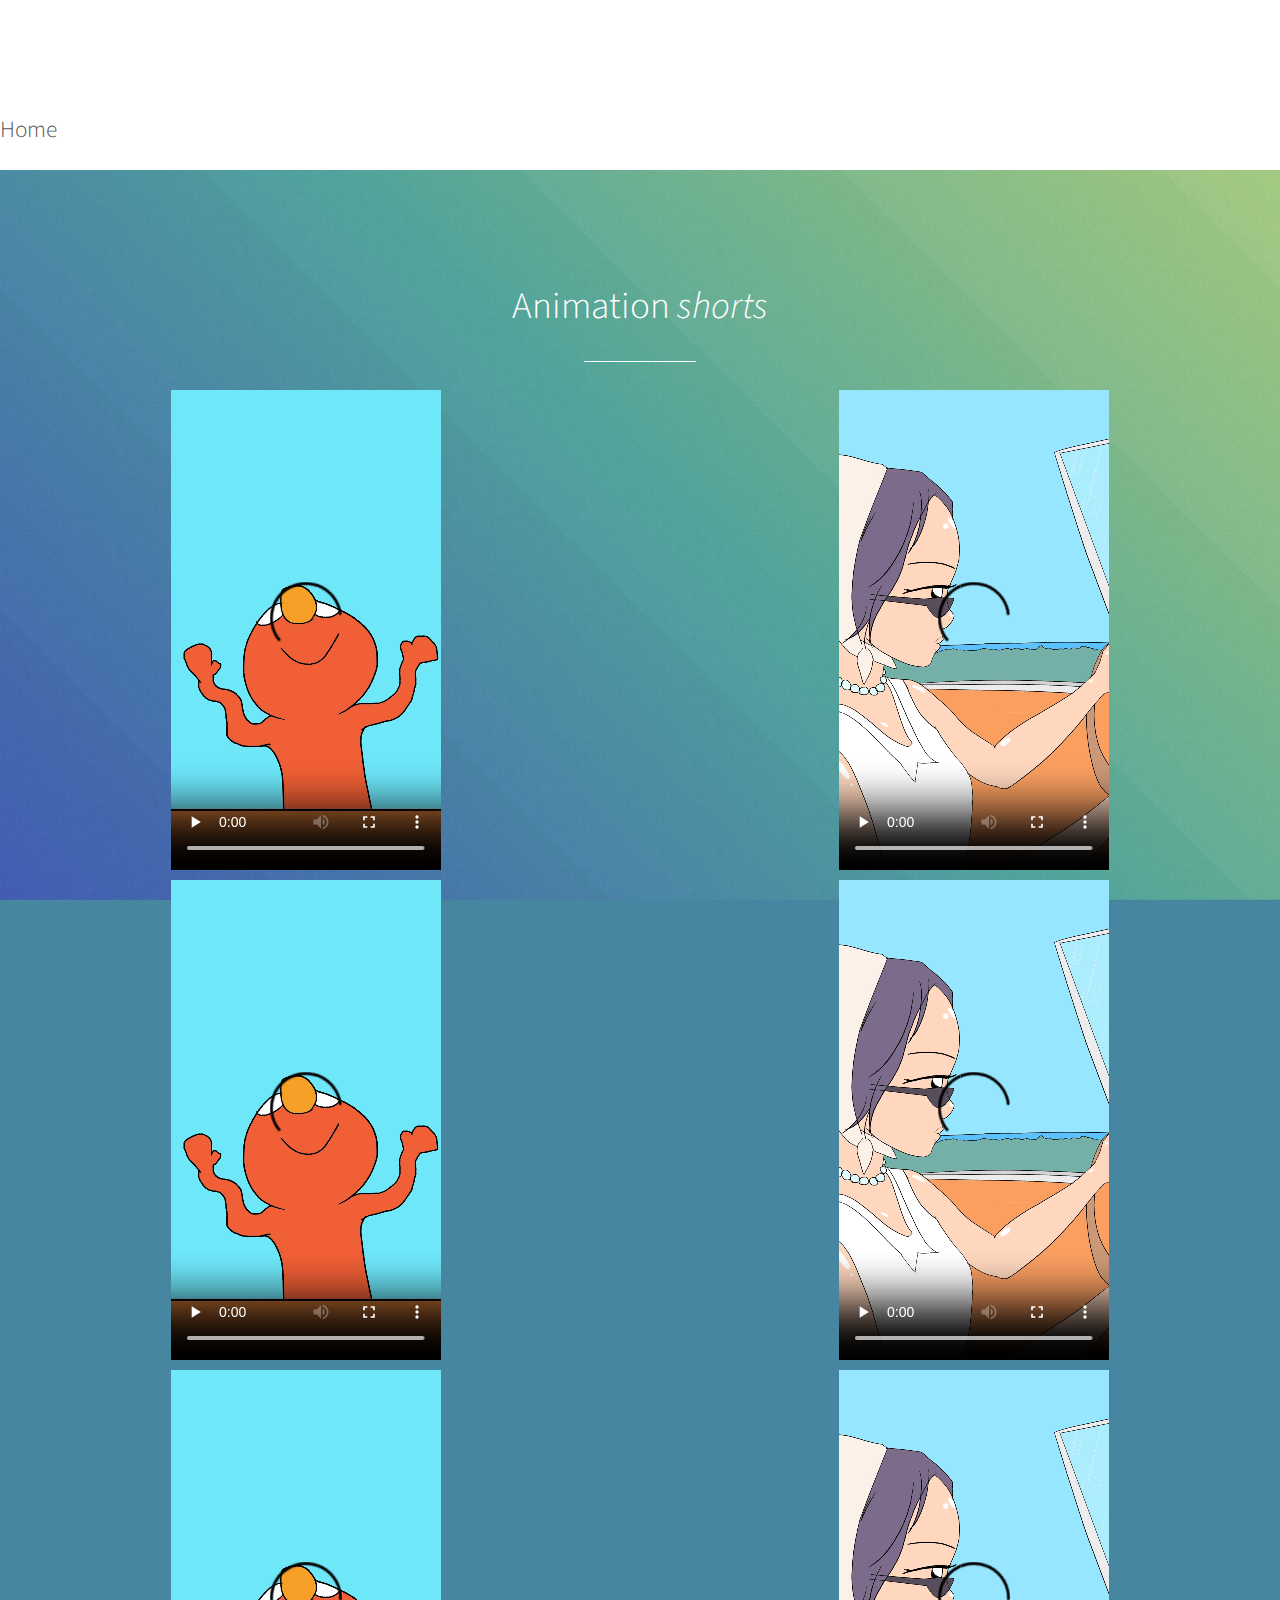
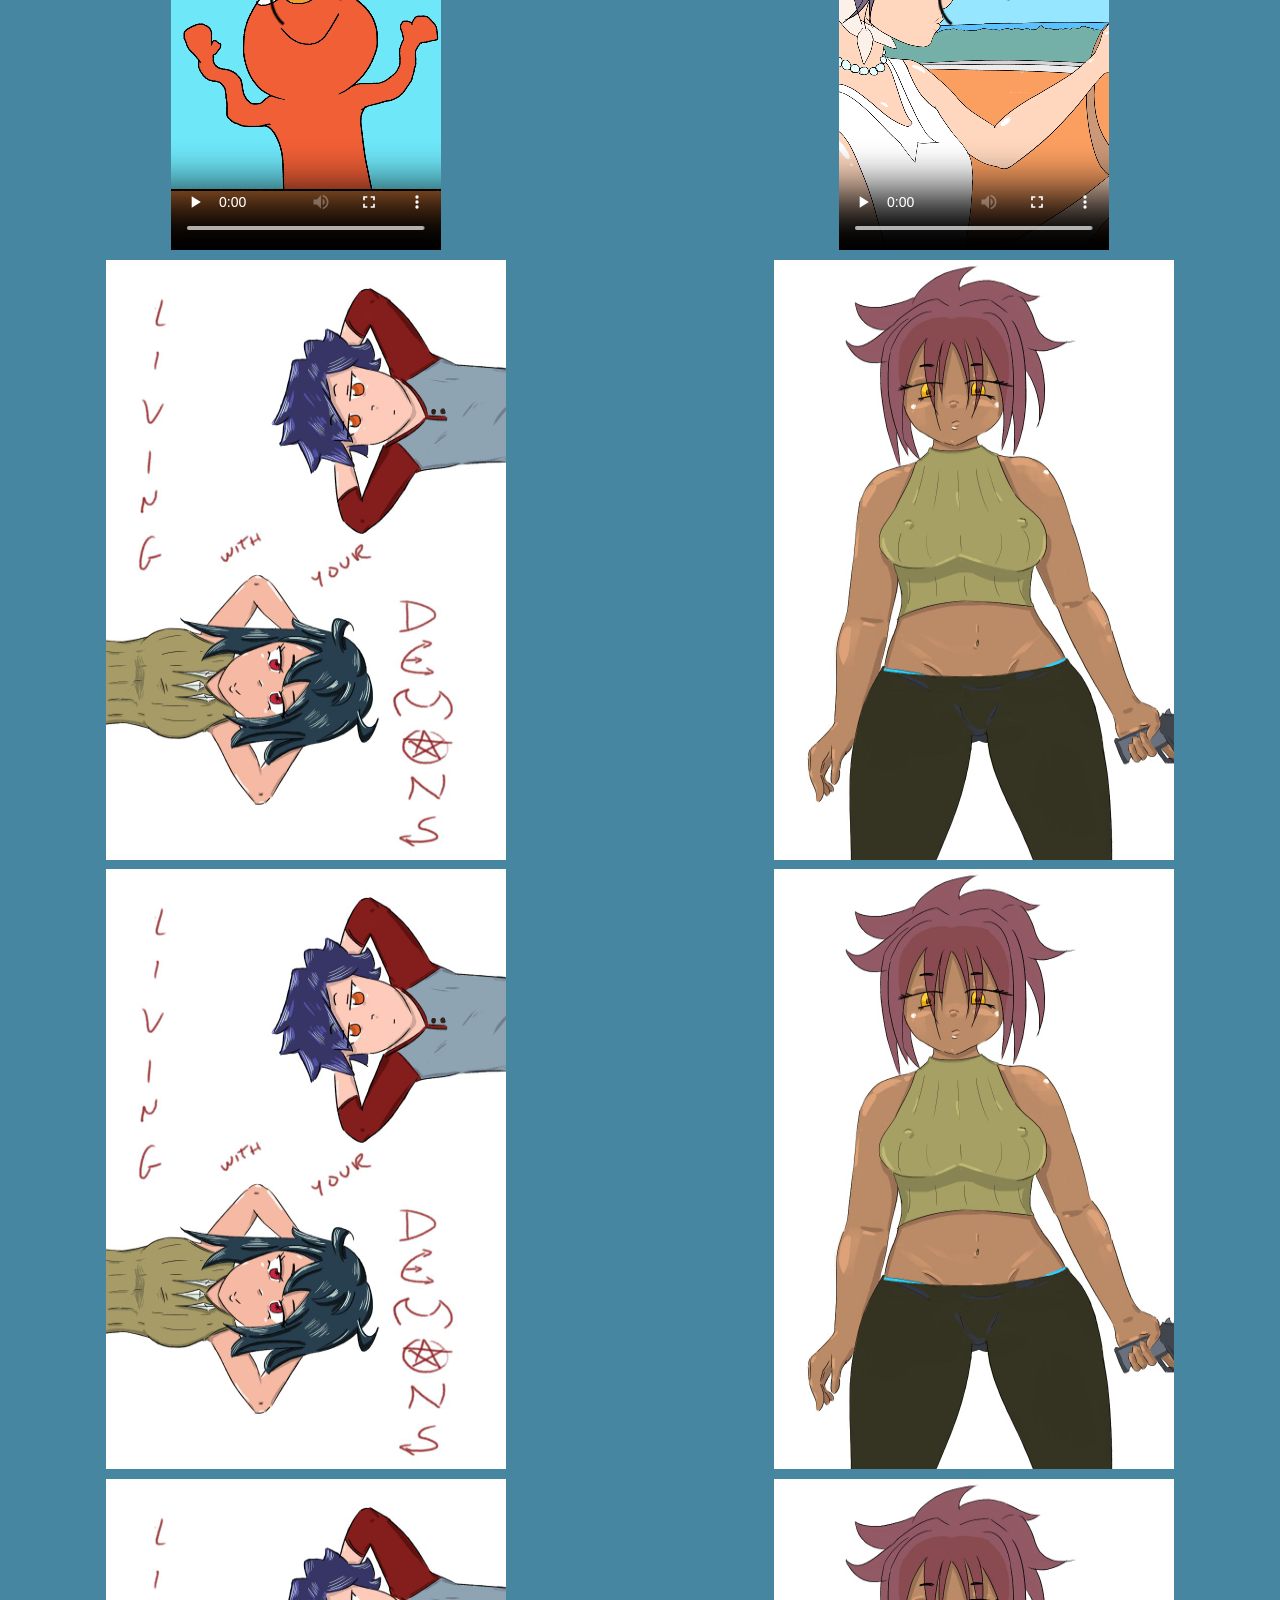
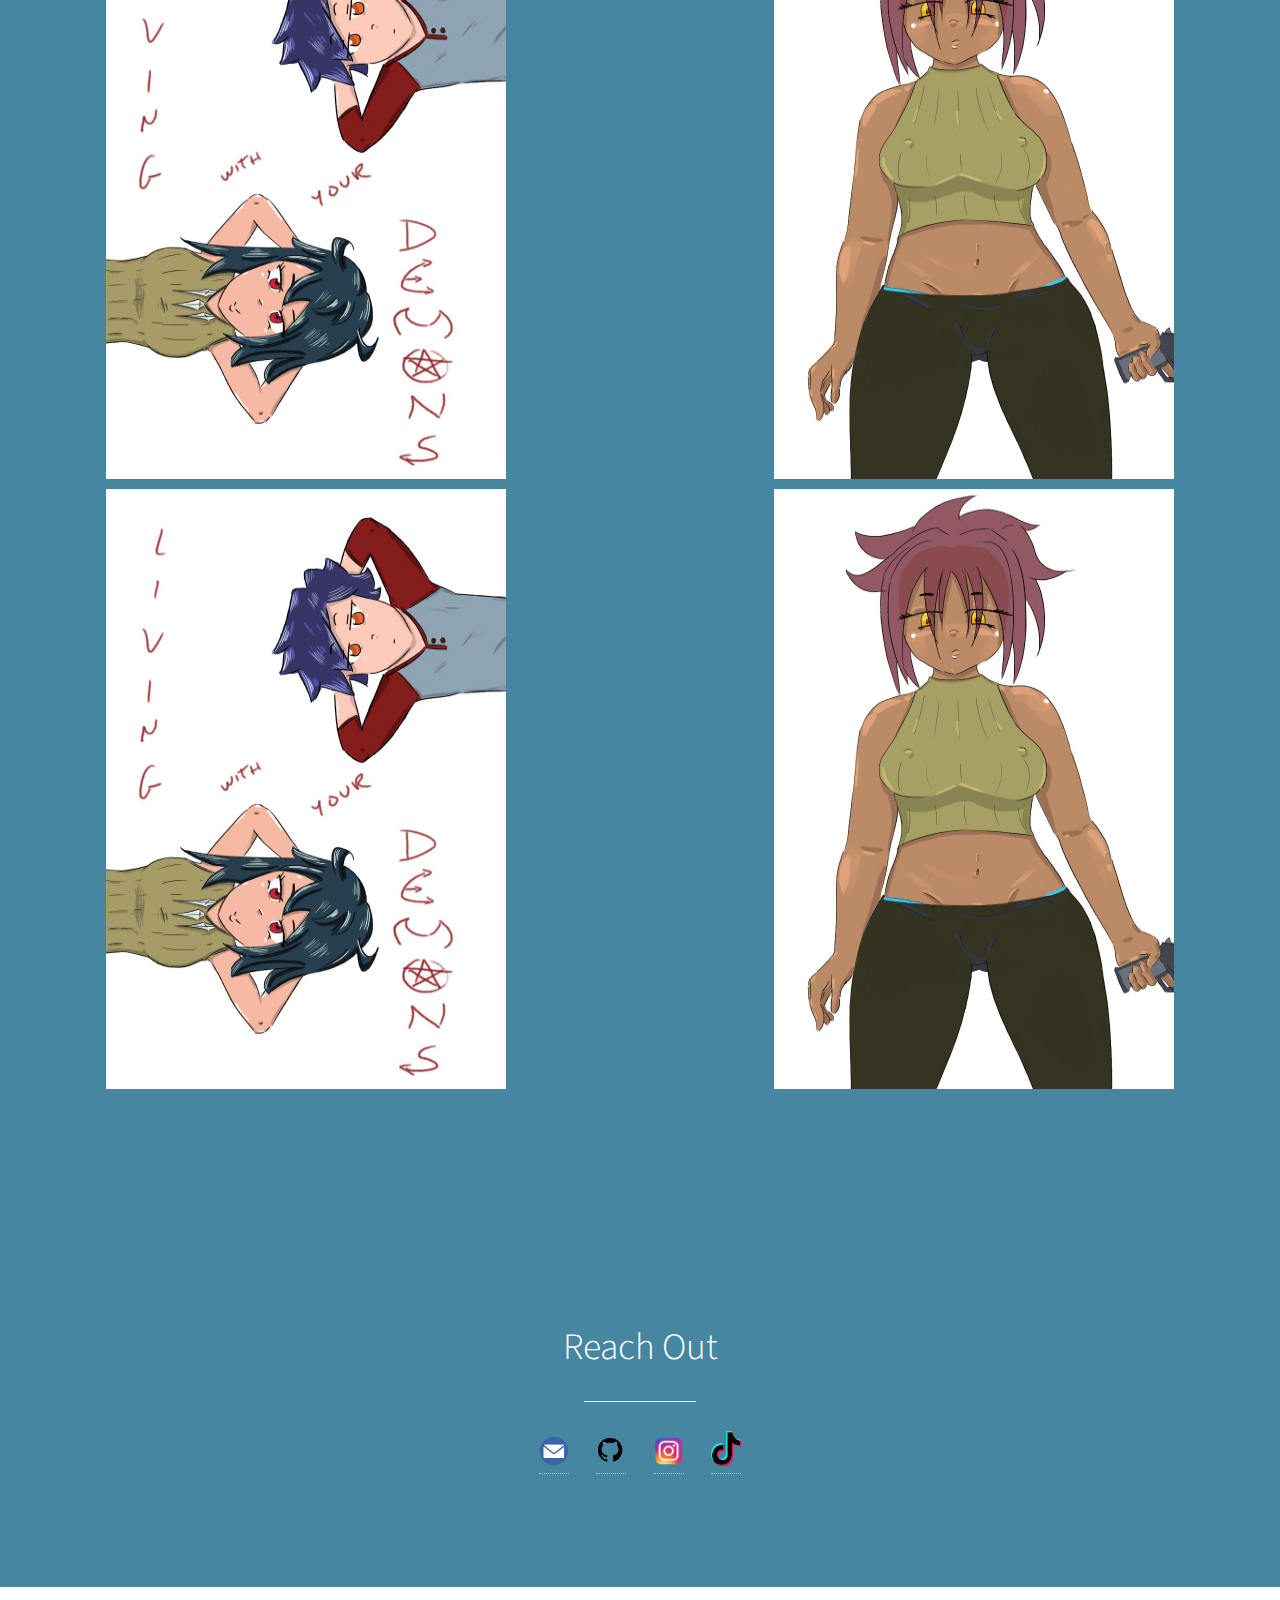
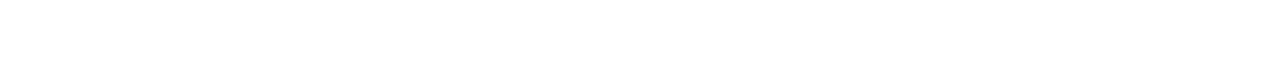
==== anishorts.html @ c4eb5c22 "Add files via upload" ====
<!DOCTYPE HTML>
<!--
	Photon by HTML5 UP
	html5up.net | @ajlkn
	Free for personal and commercial use under the CCA 3.0 license (html5up.net/license)
-->
<html>
	<head>
		<title>YuriLeftOut</title>
		<meta charset="utf-8" />
		<meta name="viewport" content="width=device-width, initial-scale=1, user-scalable=no" />
		<link rel="stylesheet" href="assets/css/main.css" />
		<noscript><link rel="stylesheet" href="assets/css/noscript.css" /></noscript>
	</head>
    <a href="index.html"><h4>Home</h4></a>
	<body class="main style1">
        <section id="footer" class="">
			

            <header class="major">
                <h2>Animation <i>shorts</i></h2>
                
            </header>

        <!-- an extra row 2.5 -->
					<div class="row gtr-150">
						<div class="col-6 col-12-medium">
							<video width="270" height="480" autoplay controls loop>
								<source src="tt-ABCDEFu-Elmo2-withTag.mp4" type="video/mp4">
								Your browser does not support the video tag.
							</video>
						</div>
                        <div class="col-6 col-12-medium">
							<video width="270" height="480" autoplay controls loop>
								<source src="OR-DejaVu-ani2-lighting.mp4" type="video/mp4">
								Your browser does not support the video tag.
							</video>
						</div>
                       
					</div>

                    <!-- an extra row 2.5 -->
					<div class="row gtr-150">
						<div class="col-6 col-12-medium">
							<video width="270" height="480" autoplay controls loop>
								<source src="tt-ABCDEFu-Elmo2-withTag.mp4" type="video/mp4">
								Your browser does not support the video tag.
							</video>
						</div>
                        <div class="col-6 col-12-medium">
							<video width="270" height="480" autoplay controls loop>
								<source src="OR-DejaVu-ani2-lighting.mp4" type="video/mp4">
								Your browser does not support the video tag.
							</video>
						</div>
                       
					</div>

                    <!-- an extra row 2.5 -->
					<div class="row gtr-150">
						<div class="col-6 col-12-medium">
							<video width="270" height="480" autoplay controls loop>
								<source src="tt-ABCDEFu-Elmo2-withTag.mp4" type="video/mp4">
								Your browser does not support the video tag.
							</video>
						</div>
                        <div class="col-6 col-12-medium">
							<video width="270" height="480" autoplay controls loop>
								<source src="OR-DejaVu-ani2-lighting.mp4" type="video/mp4">
								Your browser does not support the video tag.
							</video>
						</div>
                       
					</div>


        <!-- panels -->
        <div class="row gtr-150">
                
            <div class="col-6 col-12-medium">
                <img src="LwYD-titleCardMain2.jpg" position="center-align" width="400" height="600" alt="Comic Panel">
                
            </div>
            
            <div class="col-6 col-12-medium">
                <img src="FH-angelsSister-standingOver-POV-re4.jpg" position="center-align" width="400" height="600" alt="Comic Panel">
            
            </div>

        
        </div>

        <!-- panels -->
        <div class="row gtr-150">
                
            <div class="col-6 col-12-medium">
                <img src="LwYD-titleCardMain2.jpg" position="center-align" width="400" height="600" alt="Comic Panel">
                
            </div>
            
            <div class="col-6 col-12-medium">
                <img src="FH-angelsSister-standingOver-POV-re4.jpg" position="center-align" width="400" height="600" alt="Comic Panel">
            
            </div>

        
        </div>

        <!-- panels -->
        <div class="row gtr-150">
                
            <div class="col-6 col-12-medium">
                <img src="LwYD-titleCardMain2.jpg" position="center-align" width="400" height="600" alt="Comic Panel">
                
            </div>
            
            <div class="col-6 col-12-medium">
                <img src="FH-angelsSister-standingOver-POV-re4.jpg" position="center-align" width="400" height="600" alt="Comic Panel">
            
            </div>

        
        </div>

        <!-- panels -->
        <div class="row gtr-150">
                
            <div class="col-6 col-12-medium">
                <img src="LwYD-titleCardMain2.jpg" position="center-align" width="400" height="600" alt="Comic Panel">
                
            </div>
            
            <div class="col-6 col-12-medium">
                <img src="FH-angelsSister-standingOver-POV-re4.jpg" position="center-align" width="400" height="600" alt="Comic Panel">
            
            </div>

        
        </div>
    </section>


    <!-- Four -->
			<section id="footer" class="main style2 special">
				<div class="container">
					<header class="major">
						<h2>Reach Out</h2>
					</header>
										<!-- Icon links -->
										<ul class="icons">
                                            
                                            <li><a href="mailto:yuriyurisan@protonmail.com?subject= New Inquiry"><img src="emailLogo.png" width="30px" length="30px" alt="Email"></a></li>
											<li><a href="https://github.com/yurileftout"><img src="githubLogo.png" width="30px" length="30px" alt="Github"></a></li>
                                            <!--
                                            <li><a href="https://webtoon.com/yurileftout"><img src="WebtoonLogo.png" width="30px" length="30px" alt="Webtoon"></a></li>
                                            <li><a href="https://youtube.com/yurileftout"><img src="YTLogo.png" width="30px" length="30px" alt="Youtube"></a></li>
											-->
                                            <!--
                                            <li><a href="https://lezhin.com/yurileftout"><img src="LezhinLogo.png" width="30px" length="30px" alt="Lezhin"></a></li>
                                            -->
                                            <li><a href="https://instagram.com/yurileftout"><img src="instaLogo.png" width="30px" length="30px" alt="Instagram"></a></li>
											<li><a href="https://tiktok.com/yurileftout"><img src="TTLogo.png" width="30px" length="30px" alt="TikTok"></a></li>
											
										</ul>
                </div>
            </section>                           

                                        <!-- Scripts -->
			<script src="assets/js/jquery.min.js"></script>
			<script src="assets/js/jquery.scrolly.min.js"></script>
			<script src="assets/js/browser.min.js"></script>
			<script src="assets/js/breakpoints.min.js"></script>
			<script src="assets/js/util.js"></script>
			<script src="assets/js/main.js"></script>
    </body>
    
</html>
---- assets/css/main.css ----
@import url("fontawesome-all.min.css");
@import url("https://fonts.googleapis.com/css?family=Source+Sans+Pro:300,300italic,400,400italic");

/*
	Photon by HTML5 UP
	html5up.net | @ajlkn
	Free for personal and commercial use under the CCA 3.0 license (html5up.net/license)
*/

html, body, div, span, applet, object,
iframe, h1, h2, h3, h4, h5, h6, p, blockquote,
pre, a, abbr, acronym, address, big, cite,
code, del, dfn, em, img, ins, kbd, q, s, samp,
small, strike, strong, sub, sup, tt, var, b,
u, i, center, dl, dt, dd, ol, ul, li, fieldset,
form, label, legend, table, caption, tbody,
tfoot, thead, tr, th, td, article, aside,
canvas, details, embed, figure, figcaption,
footer, header, hgroup, menu, nav, output, ruby,
section, summary, time, mark, audio, video {
	margin: 0;
	padding: 0;
	border: 0;
	font-size: 100%;
	font: inherit;
	vertical-align: baseline;}

article, aside, details, figcaption, figure,
footer, header, hgroup, menu, nav, section {
	display: block;}

body {
	line-height: 1;
}

ol, ul {
	list-style: none;
}

blockquote, q {
	quotes: none;
}

	blockquote:before, blockquote:after, q:before, q:after {
		content: '';
		content: none;
	}

table {
	border-collapse: collapse;
	border-spacing: 0;
}

body {
	-webkit-text-size-adjust: none;
}

mark {
	background-color: transparent;
	color: inherit;
}

input::-moz-focus-inner {
	border: 0;
	padding: 0;
}

input, select, textarea {
	-moz-appearance: none;
	-webkit-appearance: none;
	-ms-appearance: none;
	appearance: none;
}

/* Basic */

	html {
		box-sizing: border-box;
	}

	*, *:before, *:after {
		box-sizing: inherit;
	}

	body {
		background: #fff;
	}

		body.is-preload *, body.is-preload *:before, body.is-preload *:after {
			-moz-animation: none !important;
			-webkit-animation: none !important;
			-ms-animation: none !important;
			animation: none !important;
			-moz-transition: none !important;
			-webkit-transition: none !important;
			-ms-transition: none !important;
			transition: none !important;
		}

	body, input, select, textarea {
		color: #666;
		font-family: "Source Sans Pro", Helvetica, sans-serif;
		font-size: 16pt;
		font-weight: 300;
		line-height: 1.65em;
	}

	a {
		-moz-transition: color 0.2s ease-in-out, border-color 0.2s ease-in-out;
		-webkit-transition: color 0.2s ease-in-out, border-color 0.2s ease-in-out;
		-ms-transition: color 0.2s ease-in-out, border-color 0.2s ease-in-out;
		transition: color 0.2s ease-in-out, border-color 0.2s ease-in-out;
		border-bottom: dotted 1px #666;
		color: inherit;
		text-decoration: none;
	}

		a:hover {
			border-bottom-color: transparent !important;
			color: #6bd4c8;
		}

	strong, b {
		color: #555;
		font-weight: 400;
	}

	em, i {
		font-style: italic;
	}

	p {
		margin: 0 0 2em 0;
	}

	h1, h2, h3, h4, h5, h6 {
		color: #555;
		line-height: 1em;
		margin: 0 0 1em 0;
	}

		h1 a, h2 a, h3 a, h4 a, h5 a, h6 a {
			color: inherit;
			text-decoration: none;
		}

	h1 {
		font-size: 4.25em;
		line-height: 1.35em;
	}

	h2 {
		font-size: 2em;
		line-height: 1.35em;
	}

	h3 {
		font-size: 2.35em;
		line-height: 1.5em;
	}

	h4 {
		font-size: 1.25em;
		line-height: 1.5em;
	}

	h5 {
		font-size: 0.9em;
		line-height: 1.5em;
	}

	h6 {
		font-size: 0.7em;
		line-height: 1.5em;
	}

	sub {
		font-size: 0.8em;
		position: relative;
		top: 0.5em;
	}

	sup {
		font-size: 0.8em;
		position: relative;
		top: -0.5em;
	}

	hr {
		border: 0;
		border-bottom: solid 1px rgba(144, 144, 144, 0.5);
		margin: 2em 0;
	}

		hr.major {
			margin: 3em 0;
		}

	blockquote {
		border-left: solid 4px rgba(144, 144, 144, 0.5);
		font-style: italic;
		margin: 0 0 2em 0;
		padding: 0.5em 0 0.5em 2em;
	}

	code {
		background: rgba(144, 144, 144, 0.075);
		border-radius: 4px;
		border: solid 1px rgba(144, 144, 144, 0.5);
		font-family: "Courier New", monospace;
		font-size: 0.9em;
		margin: 0 0.25em;
		padding: 0.25em 0.65em;
	}

	pre {
		-webkit-overflow-scrolling: touch;
		font-family: "Courier New", monospace;
		font-size: 0.9em;
		margin: 0 0 2em 0;
	}

		pre code {
			display: block;
			line-height: 1.75em;
			padding: 1em 1.5em;
			overflow-x: auto;
		}

	.align-left {
		text-align: left;
	}

	.align-center {
		text-align: center;
	}

	.align-right {
		text-align: right;
	}

/* Container */

	.container {
		margin: 0 auto;
		max-width: calc(100% - 4em);
		width: 60em;
	}

		.container.xsmall {
			width: 15em;
		}

		.container.small {
			width: 30em;
		}

		.container.medium {
			width: 45em;
		}

		.container.large {
			width: 75em;
		}

		.container.xlarge {
			width: 90em;
		}

		.container.max {
			width: 100%;
		}

		@media screen and (max-width: 980px) {

			.container {
				max-width: 100% !important;
				width: 100% !important;
			}

		}

		@media screen and (max-width: 480px) {

			.container {
				max-width: calc(100% - 3em);
			}

		}

/* Row */

	.row {
		display: flex;
		flex-wrap: wrap;
		box-sizing: border-box;
		align-items: stretch;
	}

		.row > * {
			box-sizing: border-box;
		}

		.row.gtr-uniform > * > :last-child {
			margin-bottom: 0;
		}

		.row.aln-left {
			justify-content: flex-start;
		}

		.row.aln-center {
			justify-content: center;
		}

		.row.aln-right {
			justify-content: flex-end;
		}

		.row.aln-top {
			align-items: flex-start;
		}

		.row.aln-middle {
			align-items: center;
		}

		.row.aln-bottom {
			align-items: flex-end;
		}

		.row > .imp {
			order: -1;
		}

		.row > .col-1 {
			width: 8.33333%;
		}

		.row > .off-1 {
			margin-left: 8.33333%;
		}

		.row > .col-2 {
			width: 16.66667%;
		}

		.row > .off-2 {
			margin-left: 16.66667%;
		}

		.row > .col-3 {
			width: 25%;
		}

		.row > .off-3 {
			margin-left: 25%;
		}

		.row > .col-4 {
			width: 33.33333%;
		}

		.row > .off-4 {
			margin-left: 33.33333%;
		}

		.row > .col-5 {
			width: 41.66667%;
		}

		.row > .off-5 {
			margin-left: 41.66667%;
		}

		.row > .col-6 {
			width: 50%;
		}

		.row > .off-6 {
			margin-left: 50%;
		}

		.row > .col-7 {
			width: 58.33333%;
		}

		.row > .off-7 {
			margin-left: 58.33333%;
		}

		.row > .col-8 {
			width: 66.66667%;
		}

		.row > .off-8 {
			margin-left: 66.66667%;
		}

		.row > .col-9 {
			width: 75%;
		}

		.row > .off-9 {
			margin-left: 75%;
		}

		.row > .col-10 {
			width: 83.33333%;
		}

		.row > .off-10 {
			margin-left: 83.33333%;
		}

		.row > .col-11 {
			width: 91.66667%;
		}

		.row > .off-11 {
			margin-left: 91.66667%;
		}

		.row > .col-12 {
			width: 100%;
		}

		.row > .off-12 {
			margin-left: 100%;
		}

		.row.gtr-0 {
			margin-top: 0;
			margin-left: 0em;
		}

			.row.gtr-0 > * {
				padding: 0 0 0 0em;
			}

			.row.gtr-0.gtr-uniform {
				margin-top: 0em;
			}

				.row.gtr-0.gtr-uniform > * {
					padding-top: 0em;
				}

		.row.gtr-25 {
			margin-top: 0;
			margin-left: -0.5em;
		}

			.row.gtr-25 > * {
				padding: 0 0 0 0.5em;
			}

			.row.gtr-25.gtr-uniform {
				margin-top: -0.5em;
			}

				.row.gtr-25.gtr-uniform > * {
					padding-top: 0.5em;
				}

		.row.gtr-50 {
			margin-top: 0;
			margin-left: -1em;
		}

			.row.gtr-50 > * {
				padding: 0 0 0 1em;
			}

			.row.gtr-50.gtr-uniform {
				margin-top: -1em;
			}

				.row.gtr-50.gtr-uniform > * {
					padding-top: 1em;
				}

		.row {
			margin-top: 0;
			margin-left: -2em;
		}

			.row > * {
				padding: 0 0 0 2em;
			}

			.row.gtr-uniform {
				margin-top: -2em;
			}

				.row.gtr-uniform > * {
					padding-top: 2em;
				}

		.row.gtr-150 {
			margin-top: 0;
			margin-left: -3em;
		}

			.row.gtr-150 > * {
				padding: 0 0 0 3em;
			}

			.row.gtr-150.gtr-uniform {
				margin-top: -3em;
			}

				.row.gtr-150.gtr-uniform > * {
					padding-top: 3em;
				}

		.row.gtr-200 {
			margin-top: 0;
			margin-left: -4em;
		}

			.row.gtr-200 > * {
				padding: 0 0 0 4em;
			}

			.row.gtr-200.gtr-uniform {
				margin-top: -4em;
			}

				.row.gtr-200.gtr-uniform > * {
					padding-top: 4em;
				}

		@media screen and (max-width: 1680px) {

			.row {
				display: flex;
				flex-wrap: wrap;
				box-sizing: border-box;
				align-items: stretch;
			}

				.row > * {
					box-sizing: border-box;
				}

				.row.gtr-uniform > * > :last-child {
					margin-bottom: 0;
				}

				.row.aln-left {
					justify-content: flex-start;
				}

				.row.aln-center {
					justify-content: center;
				}

				.row.aln-right {
					justify-content: flex-end;
				}

				.row.aln-top {
					align-items: flex-start;
				}

				.row.aln-middle {
					align-items: center;
				}

				.row.aln-bottom {
					align-items: flex-end;
				}

				.row > .imp-xlarge {
					order: -1;
				}

				.row > .col-1-xlarge {
					width: 8.33333%;
				}

				.row > .off-1-xlarge {
					margin-left: 8.33333%;
				}

				.row > .col-2-xlarge {
					width: 16.66667%;
				}

				.row > .off-2-xlarge {
					margin-left: 16.66667%;
				}

				.row > .col-3-xlarge {
					width: 25%;
				}

				.row > .off-3-xlarge {
					margin-left: 25%;
				}

				.row > .col-4-xlarge {
					width: 33.33333%;
				}

				.row > .off-4-xlarge {
					margin-left: 33.33333%;
				}

				.row > .col-5-xlarge {
					width: 41.66667%;
				}

				.row > .off-5-xlarge {
					margin-left: 41.66667%;
				}

				.row > .col-6-xlarge {
					width: 50%;
				}

				.row > .off-6-xlarge {
					margin-left: 50%;
				}

				.row > .col-7-xlarge {
					width: 58.33333%;
				}

				.row > .off-7-xlarge {
					margin-left: 58.33333%;
				}

				.row > .col-8-xlarge {
					width: 66.66667%;
				}

				.row > .off-8-xlarge {
					margin-left: 66.66667%;
				}

				.row > .col-9-xlarge {
					width: 75%;
				}

				.row > .off-9-xlarge {
					margin-left: 75%;
				}

				.row > .col-10-xlarge {
					width: 83.33333%;
				}

				.row > .off-10-xlarge {
					margin-left: 83.33333%;
				}

				.row > .col-11-xlarge {
					width: 91.66667%;
				}

				.row > .off-11-xlarge {
					margin-left: 91.66667%;
				}

				.row > .col-12-xlarge {
					width: 100%;
				}

				.row > .off-12-xlarge {
					margin-left: 100%;
				}

				.row.gtr-0 {
					margin-top: 0;
					margin-left: 0em;
				}

					.row.gtr-0 > * {
						padding: 0 0 0 0em;
					}

					.row.gtr-0.gtr-uniform {
						margin-top: 0em;
					}

						.row.gtr-0.gtr-uniform > * {
							padding-top: 0em;
						}

				.row.gtr-25 {
					margin-top: 0;
					margin-left: -0.5em;
				}

					.row.gtr-25 > * {
						padding: 0 0 0 0.5em;
					}

					.row.gtr-25.gtr-uniform {
						margin-top: -0.5em;
					}

						.row.gtr-25.gtr-uniform > * {
							padding-top: 0.5em;
						}

				.row.gtr-50 {
					margin-top: 0;
					margin-left: -1em;
				}

					.row.gtr-50 > * {
						padding: 0 0 0 1em;
					}

					.row.gtr-50.gtr-uniform {
						margin-top: -1em;
					}

						.row.gtr-50.gtr-uniform > * {
							padding-top: 1em;
						}

				.row {
					margin-top: 0;
					margin-left: -2em;
				}

					.row > * {
						padding: 0 0 0 2em;
					}

					.row.gtr-uniform {
						margin-top: -2em;
					}

						.row.gtr-uniform > * {
							padding-top: 2em;
						}

				.row.gtr-150 {
					margin-top: 0;
					margin-left: -3em;
				}

					.row.gtr-150 > * {
						padding: 0 0 0 3em;
					}

					.row.gtr-150.gtr-uniform {
						margin-top: -3em;
					}

						.row.gtr-150.gtr-uniform > * {
							padding-top: 3em;
						}

				.row.gtr-200 {
					margin-top: 0;
					margin-left: -4em;
				}

					.row.gtr-200 > * {
						padding: 0 0 0 4em;
					}

					.row.gtr-200.gtr-uniform {
						margin-top: -4em;
					}

						.row.gtr-200.gtr-uniform > * {
							padding-top: 4em;
						}

		}

		@media screen and (max-width: 1140px) {

			.row {
				display: flex;
				flex-wrap: wrap;
				box-sizing: border-box;
				align-items: stretch;
			}

				.row > * {
					box-sizing: border-box;
				}

				.row.gtr-uniform > * > :last-child {
					margin-bottom: 0;
				}

				.row.aln-left {
					justify-content: flex-start;
				}

				.row.aln-center {
					justify-content: center;
				}

				.row.aln-right {
					justify-content: flex-end;
				}

				.row.aln-top {
					align-items: flex-start;
				}

				.row.aln-middle {
					align-items: center;
				}

				.row.aln-bottom {
					align-items: flex-end;
				}

				.row > .imp-large {
					order: -1;
				}

				.row > .col-1-large {
					width: 8.33333%;
				}

				.row > .off-1-large {
					margin-left: 8.33333%;
				}

				.row > .col-2-large {
					width: 16.66667%;
				}

				.row > .off-2-large {
					margin-left: 16.66667%;
				}

				.row > .col-3-large {
					width: 25%;
				}

				.row > .off-3-large {
					margin-left: 25%;
				}

				.row > .col-4-large {
					width: 33.33333%;
				}

				.row > .off-4-large {
					margin-left: 33.33333%;
				}

				.row > .col-5-large {
					width: 41.66667%;
				}

				.row > .off-5-large {
					margin-left: 41.66667%;
				}

				.row > .col-6-large {
					width: 50%;
				}

				.row > .off-6-large {
					margin-left: 50%;
				}

				.row > .col-7-large {
					width: 58.33333%;
				}

				.row > .off-7-large {
					margin-left: 58.33333%;
				}

				.row > .col-8-large {
					width: 66.66667%;
				}

				.row > .off-8-large {
					margin-left: 66.66667%;
				}

				.row > .col-9-large {
					width: 75%;
				}

				.row > .off-9-large {
					margin-left: 75%;
				}

				.row > .col-10-large {
					width: 83.33333%;
				}

				.row > .off-10-large {
					margin-left: 83.33333%;
				}

				.row > .col-11-large {
					width: 91.66667%;
				}

				.row > .off-11-large {
					margin-left: 91.66667%;
				}

				.row > .col-12-large {
					width: 100%;
				}

				.row > .off-12-large {
					margin-left: 100%;
				}

				.row.gtr-0 {
					margin-top: 0;
					margin-left: 0em;
				}

					.row.gtr-0 > * {
						padding: 0 0 0 0em;
					}

					.row.gtr-0.gtr-uniform {
						margin-top: 0em;
					}

						.row.gtr-0.gtr-uniform > * {
							padding-top: 0em;
						}

				.row.gtr-25 {
					margin-top: 0;
					margin-left: -0.5em;
				}

					.row.gtr-25 > * {
						padding: 0 0 0 0.5em;
					}

					.row.gtr-25.gtr-uniform {
						margin-top: -0.5em;
					}

						.row.gtr-25.gtr-uniform > * {
							padding-top: 0.5em;
						}

				.row.gtr-50 {
					margin-top: 0;
					margin-left: -1em;
				}

					.row.gtr-50 > * {
						padding: 0 0 0 1em;
					}

					.row.gtr-50.gtr-uniform {
						margin-top: -1em;
					}

						.row.gtr-50.gtr-uniform > * {
							padding-top: 1em;
						}

				.row {
					margin-top: 0;
					margin-left: -2em;
				}

					.row > * {
						padding: 0 0 0 2em;
					}

					.row.gtr-uniform {
						margin-top: -2em;
					}

						.row.gtr-uniform > * {
							padding-top: 2em;
						}

				.row.gtr-150 {
					margin-top: 0;
					margin-left: -3em;
				}

					.row.gtr-150 > * {
						padding: 0 0 0 3em;
					}

					.row.gtr-150.gtr-uniform {
						margin-top: -3em;
					}

						.row.gtr-150.gtr-uniform > * {
							padding-top: 3em;
						}

				.row.gtr-200 {
					margin-top: 0;
					margin-left: -4em;
				}

					.row.gtr-200 > * {
						padding: 0 0 0 4em;
					}

					.row.gtr-200.gtr-uniform {
						margin-top: -4em;
					}

						.row.gtr-200.gtr-uniform > * {
							padding-top: 4em;
						}

		}

		@media screen and (max-width: 980px) {

			.row {
				display: flex;
				flex-wrap: wrap;
				box-sizing: border-box;
				align-items: stretch;
			}

				.row > * {
					box-sizing: border-box;
				}

				.row.gtr-uniform > * > :last-child {
					margin-bottom: 0;
				}

				.row.aln-left {
					justify-content: flex-start;
				}

				.row.aln-center {
					justify-content: center;
				}

				.row.aln-right {
					justify-content: flex-end;
				}

				.row.aln-top {
					align-items: flex-start;
				}

				.row.aln-middle {
					align-items: center;
				}

				.row.aln-bottom {
					align-items: flex-end;
				}

				.row > .imp-medium {
					order: -1;
				}

				.row > .col-1-medium {
					width: 8.33333%;
				}

				.row > .off-1-medium {
					margin-left: 8.33333%;
				}

				.row > .col-2-medium {
					width: 16.66667%;
				}

				.row > .off-2-medium {
					margin-left: 16.66667%;
				}

				.row > .col-3-medium {
					width: 25%;
				}

				.row > .off-3-medium {
					margin-left: 25%;
				}

				.row > .col-4-medium {
					width: 33.33333%;
				}

				.row > .off-4-medium {
					margin-left: 33.33333%;
				}

				.row > .col-5-medium {
					width: 41.66667%;
				}

				.row > .off-5-medium {
					margin-left: 41.66667%;
				}

				.row > .col-6-medium {
					width: 50%;
				}

				.row > .off-6-medium {
					margin-left: 50%;
				}

				.row > .col-7-medium {
					width: 58.33333%;
				}

				.row > .off-7-medium {
					margin-left: 58.33333%;
				}

				.row > .col-8-medium {
					width: 66.66667%;
				}

				.row > .off-8-medium {
					margin-left: 66.66667%;
				}

				.row > .col-9-medium {
					width: 75%;
				}

				.row > .off-9-medium {
					margin-left: 75%;
				}

				.row > .col-10-medium {
					width: 83.33333%;
				}

				.row > .off-10-medium {
					margin-left: 83.33333%;
				}

				.row > .col-11-medium {
					width: 91.66667%;
				}

				.row > .off-11-medium {
					margin-left: 91.66667%;
				}

				.row > .col-12-medium {
					width: 100%;
				}

				.row > .off-12-medium {
					margin-left: 100%;
				}

				.row.gtr-0 {
					margin-top: 0;
					margin-left: 0em;
				}

					.row.gtr-0 > * {
						padding: 0 0 0 0em;
					}

					.row.gtr-0.gtr-uniform {
						margin-top: 0em;
					}

						.row.gtr-0.gtr-uniform > * {
							padding-top: 0em;
						}

				.row.gtr-25 {
					margin-top: 0;
					margin-left: -0.5em;
				}

					.row.gtr-25 > * {
						padding: 0 0 0 0.5em;
					}

					.row.gtr-25.gtr-uniform {
						margin-top: -0.5em;
					}

						.row.gtr-25.gtr-uniform > * {
							padding-top: 0.5em;
						}

				.row.gtr-50 {
					margin-top: 0;
					margin-left: -1em;
				}

					.row.gtr-50 > * {
						padding: 0 0 0 1em;
					}

					.row.gtr-50.gtr-uniform {
						margin-top: -1em;
					}

						.row.gtr-50.gtr-uniform > * {
							padding-top: 1em;
						}

				.row {
					margin-top: 0;
					margin-left: -2em;
				}

					.row > * {
						padding: 0 0 0 2em;
					}

					.row.gtr-uniform {
						margin-top: -2em;
					}

						.row.gtr-uniform > * {
							padding-top: 2em;
						}

				.row.gtr-150 {
					margin-top: 0;
					margin-left: -3em;
				}

					.row.gtr-150 > * {
						padding: 0 0 0 3em;
					}

					.row.gtr-150.gtr-uniform {
						margin-top: -3em;
					}

						.row.gtr-150.gtr-uniform > * {
							padding-top: 3em;
						}

				.row.gtr-200 {
					margin-top: 0;
					margin-left: -4em;
				}

					.row.gtr-200 > * {
						padding: 0 0 0 4em;
					}

					.row.gtr-200.gtr-uniform {
						margin-top: -4em;
					}

						.row.gtr-200.gtr-uniform > * {
							padding-top: 4em;
						}

		}

		@media screen and (max-width: 736px) {

			.row {
				display: flex;
				flex-wrap: wrap;
				box-sizing: border-box;
				align-items: stretch;
			}

				.row > * {
					box-sizing: border-box;
				}

				.row.gtr-uniform > * > :last-child {
					margin-bottom: 0;
				}

				.row.aln-left {
					justify-content: flex-start;
				}

				.row.aln-center {
					justify-content: center;
				}

				.row.aln-right {
					justify-content: flex-end;
				}

				.row.aln-top {
					align-items: flex-start;
				}

				.row.aln-middle {
					align-items: center;
				}

				.row.aln-bottom {
					align-items: flex-end;
				}

				.row > .imp-small {
					order: -1;
				}

				.row > .col-1-small {
					width: 8.33333%;
				}

				.row > .off-1-small {
					margin-left: 8.33333%;
				}

				.row > .col-2-small {
					width: 16.66667%;
				}

				.row > .off-2-small {
					margin-left: 16.66667%;
				}

				.row > .col-3-small {
					width: 25%;
				}

				.row > .off-3-small {
					margin-left: 25%;
				}

				.row > .col-4-small {
					width: 33.33333%;
				}

				.row > .off-4-small {
					margin-left: 33.33333%;
				}

				.row > .col-5-small {
					width: 41.66667%;
				}

				.row > .off-5-small {
					margin-left: 41.66667%;
				}

				.row > .col-6-small {
					width: 50%;
				}

				.row > .off-6-small {
					margin-left: 50%;
				}

				.row > .col-7-small {
					width: 58.33333%;
				}

				.row > .off-7-small {
					margin-left: 58.33333%;
				}

				.row > .col-8-small {
					width: 66.66667%;
				}

				.row > .off-8-small {
					margin-left: 66.66667%;
				}

				.row > .col-9-small {
					width: 75%;
				}

				.row > .off-9-small {
					margin-left: 75%;
				}

				.row > .col-10-small {
					width: 83.33333%;
				}

				.row > .off-10-small {
					margin-left: 83.33333%;
				}

				.row > .col-11-small {
					width: 91.66667%;
				}

				.row > .off-11-small {
					margin-left: 91.66667%;
				}

				.row > .col-12-small {
					width: 100%;
				}

				.row > .off-12-small {
					margin-left: 100%;
				}

				.row.gtr-0 {
					margin-top: 0;
					margin-left: 0em;
				}

					.row.gtr-0 > * {
						padding: 0 0 0 0em;
					}

					.row.gtr-0.gtr-uniform {
						margin-top: 0em;
					}

						.row.gtr-0.gtr-uniform > * {
							padding-top: 0em;
						}

				.row.gtr-25 {
					margin-top: 0;
					margin-left: -0.5em;
				}

					.row.gtr-25 > * {
						padding: 0 0 0 0.5em;
					}

					.row.gtr-25.gtr-uniform {
						margin-top: -0.5em;
					}

						.row.gtr-25.gtr-uniform > * {
							padding-top: 0.5em;
						}

				.row.gtr-50 {
					margin-top: 0;
					margin-left: -1em;
				}

					.row.gtr-50 > * {
						padding: 0 0 0 1em;
					}

					.row.gtr-50.gtr-uniform {
						margin-top: -1em;
					}

						.row.gtr-50.gtr-uniform > * {
							padding-top: 1em;
						}

				.row {
					margin-top: 0;
					margin-left: -2em;
				}

					.row > * {
						padding: 0 0 0 2em;
					}

					.row.gtr-uniform {
						margin-top: -2em;
					}

						.row.gtr-uniform > * {
							padding-top: 2em;
						}

				.row.gtr-150 {
					margin-top: 0;
					margin-left: -3em;
				}

					.row.gtr-150 > * {
						padding: 0 0 0 3em;
					}

					.row.gtr-150.gtr-uniform {
						margin-top: -3em;
					}

						.row.gtr-150.gtr-uniform > * {
							padding-top: 3em;
						}

				.row.gtr-200 {
					margin-top: 0;
					margin-left: -4em;
				}

					.row.gtr-200 > * {
						padding: 0 0 0 4em;
					}

					.row.gtr-200.gtr-uniform {
						margin-top: -4em;
					}

						.row.gtr-200.gtr-uniform > * {
							padding-top: 4em;
						}

		}

		@media screen and (max-width: 480px) {

			.row {
				display: flex;
				flex-wrap: wrap;
				box-sizing: border-box;
				align-items: stretch;
			}

				.row > * {
					box-sizing: border-box;
				}

				.row.gtr-uniform > * > :last-child {
					margin-bottom: 0;
				}

				.row.aln-left {
					justify-content: flex-start;
				}

				.row.aln-center {
					justify-content: center;
				}

				.row.aln-right {
					justify-content: flex-end;
				}

				.row.aln-top {
					align-items: flex-start;
				}

				.row.aln-middle {
					align-items: center;
				}

				.row.aln-bottom {
					align-items: flex-end;
				}

				.row > .imp-xsmall {
					order: -1;
				}

				.row > .col-1-xsmall {
					width: 8.33333%;
				}

				.row > .off-1-xsmall {
					margin-left: 8.33333%;
				}

				.row > .col-2-xsmall {
					width: 16.66667%;
				}

				.row > .off-2-xsmall {
					margin-left: 16.66667%;
				}

				.row > .col-3-xsmall {
					width: 25%;
				}

				.row > .off-3-xsmall {
					margin-left: 25%;
				}

				.row > .col-4-xsmall {
					width: 33.33333%;
				}

				.row > .off-4-xsmall {
					margin-left: 33.33333%;
				}

				.row > .col-5-xsmall {
					width: 41.66667%;
				}

				.row > .off-5-xsmall {
					margin-left: 41.66667%;
				}

				.row > .col-6-xsmall {
					width: 50%;
				}

				.row > .off-6-xsmall {
					margin-left: 50%;
				}

				.row > .col-7-xsmall {
					width: 58.33333%;
				}

				.row > .off-7-xsmall {
					margin-left: 58.33333%;
				}

				.row > .col-8-xsmall {
					width: 66.66667%;
				}

				.row > .off-8-xsmall {
					margin-left: 66.66667%;
				}

				.row > .col-9-xsmall {
					width: 75%;
				}

				.row > .off-9-xsmall {
					margin-left: 75%;
				}

				.row > .col-10-xsmall {
					width: 83.33333%;
				}

				.row > .off-10-xsmall {
					margin-left: 83.33333%;
				}

				.row > .col-11-xsmall {
					width: 91.66667%;
				}

				.row > .off-11-xsmall {
					margin-left: 91.66667%;
				}

				.row > .col-12-xsmall {
					width: 100%;
				}

				.row > .off-12-xsmall {
					margin-left: 100%;
				}

				.row.gtr-0 {
					margin-top: 0;
					margin-left: 0em;
				}

					.row.gtr-0 > * {
						padding: 0 0 0 0em;
					}

					.row.gtr-0.gtr-uniform {
						margin-top: 0em;
					}

						.row.gtr-0.gtr-uniform > * {
							padding-top: 0em;
						}

				.row.gtr-25 {
					margin-top: 0;
					margin-left: -0.5em;
				}

					.row.gtr-25 > * {
						padding: 0 0 0 0.5em;
					}

					.row.gtr-25.gtr-uniform {
						margin-top: -0.5em;
					}

						.row.gtr-25.gtr-uniform > * {
							padding-top: 0.5em;
						}

				.row.gtr-50 {
					margin-top: 0;
					margin-left: -1em;
				}

					.row.gtr-50 > * {
						padding: 0 0 0 1em;
					}

					.row.gtr-50.gtr-uniform {
						margin-top: -1em;
					}

						.row.gtr-50.gtr-uniform > * {
							padding-top: 1em;
						}

				.row {
					margin-top: 0;
					margin-left: -2em;
				}

					.row > * {
						padding: 0 0 0 2em;
					}

					.row.gtr-uniform {
						margin-top: -2em;
					}

						.row.gtr-uniform > * {
							padding-top: 2em;
						}

				.row.gtr-150 {
					margin-top: 0;
					margin-left: -3em;
				}

					.row.gtr-150 > * {
						padding: 0 0 0 3em;
					}

					.row.gtr-150.gtr-uniform {
						margin-top: -3em;
					}

						.row.gtr-150.gtr-uniform > * {
							padding-top: 3em;
						}

				.row.gtr-200 {
					margin-top: 0;
					margin-left: -4em;
				}

					.row.gtr-200 > * {
						padding: 0 0 0 4em;
					}

					.row.gtr-200.gtr-uniform {
						margin-top: -4em;
					}

						.row.gtr-200.gtr-uniform > * {
							padding-top: 4em;
						}

		}

		@media screen and (max-width: 320px) {

			.row {
				display: flex;
				flex-wrap: wrap;
				box-sizing: border-box;
				align-items: stretch;
			}

				.row > * {
					box-sizing: border-box;
				}

				.row.gtr-uniform > * > :last-child {
					margin-bottom: 0;
				}

				.row.aln-left {
					justify-content: flex-start;
				}

				.row.aln-center {
					justify-content: center;
				}

				.row.aln-right {
					justify-content: flex-end;
				}

				.row.aln-top {
					align-items: flex-start;
				}

				.row.aln-middle {
					align-items: center;
				}

				.row.aln-bottom {
					align-items: flex-end;
				}

				.row > .imp-xxsmall {
					order: -1;
				}

				.row > .col-1-xxsmall {
					width: 8.33333%;
				}

				.row > .off-1-xxsmall {
					margin-left: 8.33333%;
				}

				.row > .col-2-xxsmall {
					width: 16.66667%;
				}

				.row > .off-2-xxsmall {
					margin-left: 16.66667%;
				}

				.row > .col-3-xxsmall {
					width: 25%;
				}

				.row > .off-3-xxsmall {
					margin-left: 25%;
				}

				.row > .col-4-xxsmall {
					width: 33.33333%;
				}

				.row > .off-4-xxsmall {
					margin-left: 33.33333%;
				}

				.row > .col-5-xxsmall {
					width: 41.66667%;
				}

				.row > .off-5-xxsmall {
					margin-left: 41.66667%;
				}

				.row > .col-6-xxsmall {
					width: 50%;
				}

				.row > .off-6-xxsmall {
					margin-left: 50%;
				}

				.row > .col-7-xxsmall {
					width: 58.33333%;
				}

				.row > .off-7-xxsmall {
					margin-left: 58.33333%;
				}

				.row > .col-8-xxsmall {
					width: 66.66667%;
				}

				.row > .off-8-xxsmall {
					margin-left: 66.66667%;
				}

				.row > .col-9-xxsmall {
					width: 75%;
				}

				.row > .off-9-xxsmall {
					margin-left: 75%;
				}

				.row > .col-10-xxsmall {
					width: 83.33333%;
				}

				.row > .off-10-xxsmall {
					margin-left: 83.33333%;
				}

				.row > .col-11-xxsmall {
					width: 91.66667%;
				}

				.row > .off-11-xxsmall {
					margin-left: 91.66667%;
				}

				.row > .col-12-xxsmall {
					width: 100%;
				}

				.row > .off-12-xxsmall {
					margin-left: 100%;
				}

				.row.gtr-0 {
					margin-top: 0;
					margin-left: 0em;
				}

					.row.gtr-0 > * {
						padding: 0 0 0 0em;
					}

					.row.gtr-0.gtr-uniform {
						margin-top: 0em;
					}

						.row.gtr-0.gtr-uniform > * {
							padding-top: 0em;
						}

				.row.gtr-25 {
					margin-top: 0;
					margin-left: -0.5em;
				}

					.row.gtr-25 > * {
						padding: 0 0 0 0.5em;
					}

					.row.gtr-25.gtr-uniform {
						margin-top: -0.5em;
					}

						.row.gtr-25.gtr-uniform > * {
							padding-top: 0.5em;
						}

				.row.gtr-50 {
					margin-top: 0;
					margin-left: -1em;
				}

					.row.gtr-50 > * {
						padding: 0 0 0 1em;
					}

					.row.gtr-50.gtr-uniform {
						margin-top: -1em;
					}

						.row.gtr-50.gtr-uniform > * {
							padding-top: 1em;
						}

				.row {
					margin-top: 0;
					margin-left: -2em;
				}

					.row > * {
						padding: 0 0 0 2em;
					}

					.row.gtr-uniform {
						margin-top: -2em;
					}

						.row.gtr-uniform > * {
							padding-top: 2em;
						}

				.row.gtr-150 {
					margin-top: 0;
					margin-left: -3em;
				}

					.row.gtr-150 > * {
						padding: 0 0 0 3em;
					}

					.row.gtr-150.gtr-uniform {
						margin-top: -3em;
					}

						.row.gtr-150.gtr-uniform > * {
							padding-top: 3em;
						}

				.row.gtr-200 {
					margin-top: 0;
					margin-left: -4em;
				}

					.row.gtr-200 > * {
						padding: 0 0 0 4em;
					}

					.row.gtr-200.gtr-uniform {
						margin-top: -4em;
					}

						.row.gtr-200.gtr-uniform > * {
							padding-top: 4em;
						}

		}

/* Section/Article */

	section.special, article.special {
		text-align: center;
	}

	header p {
		color: #999;
		margin: 0 0 1.5em 0;
		position: relative;
	}

	header h2 + p {
		font-size: 1.25em;
		line-height: 1.5em;
		margin-top: -1em;
	}

	header h3 + p {
		font-size: 1.1em;
		line-height: 1.5em;
		margin-top: -0.8em;
	}

	header h4 + p,
	header h5 + p,
	header h6 + p {
		font-size: 0.9em;
		line-height: 1.5em;
		margin-top: -0.6em;
	}

	header.major {
		margin: 0 0 1em 0;
	}

		header.major:after {
			background: rgba(144, 144, 144, 0.5);
			content: '';
			display: inline-block;
			height: 1px;
			margin-top: 1.5em;
			width: 6em;
		}

		header.major h2, header.major h3, header.major h4, header.major h5, header.major h6 {
			margin: 0;
		}

		header.major p {
			margin: 0.7em 0 0 0;
		}

	header.special {
		text-align: center;
	}

/* Form */

	form {
		margin: 0 0 2em 0;
	}

	label {
		color: #555;
		display: block;
		font-size: 0.9em;
		font-weight: 400;
		margin: 0 0 1em 0;
	}

	input[type="text"],
	input[type="password"],
	input[type="email"],
	select,
	textarea {
		-moz-appearance: none;
		-webkit-appearance: none;
		-ms-appearance: none;
		appearance: none;
		background: rgba(144, 144, 144, 0.075);
		border-radius: 4px;
		border: none;
		border: solid 1px rgba(144, 144, 144, 0.5);
		color: inherit;
		display: block;
		outline: 0;
		padding: 0 1em;
		text-decoration: none;
		width: 100%;
	}

		input[type="text"]:invalid,
		input[type="password"]:invalid,
		input[type="email"]:invalid,
		select:invalid,
		textarea:invalid {
			box-shadow: none;
		}

		input[type="text"]:focus,
		input[type="password"]:focus,
		input[type="email"]:focus,
		select:focus,
		textarea:focus {
			border-color: #6bd4c8;
		}

	select {
		background-image: url("data:image/svg+xml;charset=utf8,%3Csvg xmlns='http://www.w3.org/2000/svg' width='40' height='40' preserveAspectRatio='none' viewBox='0 0 40 40'%3E%3Cpath d='M9.4,12.3l10.4,10.4l10.4-10.4c0.2-0.2,0.5-0.4,0.9-0.4c0.3,0,0.6,0.1,0.9,0.4l3.3,3.3c0.2,0.2,0.4,0.5,0.4,0.9 c0,0.4-0.1,0.6-0.4,0.9L20.7,31.9c-0.2,0.2-0.5,0.4-0.9,0.4c-0.3,0-0.6-0.1-0.9-0.4L4.3,17.3c-0.2-0.2-0.4-0.5-0.4-0.9 c0-0.4,0.1-0.6,0.4-0.9l3.3-3.3c0.2-0.2,0.5-0.4,0.9-0.4S9.1,12.1,9.4,12.3z' fill='rgba(144, 144, 144, 0.5)' /%3E%3C/svg%3E");
		background-size: 1.25rem;
		background-repeat: no-repeat;
		background-position: calc(100% - 1rem) center;
		height: 2.75em;
		padding-right: 2.75em;
		text-overflow: ellipsis;
	}

		select option {
			color: #555;
			background: #fff;
		}

		select:focus::-ms-value {
			background-color: transparent;
		}

		select::-ms-expand {
			display: none;
		}

	input[type="text"],
	input[type="password"],
	input[type="email"],
	select {
		height: 2.75em;
	}

	textarea {
		padding: 0.75em 1em;
	}

	input[type="checkbox"],
	input[type="radio"] {
		-moz-appearance: none;
		-webkit-appearance: none;
		-ms-appearance: none;
		appearance: none;
		display: block;
		float: left;
		margin-right: -2em;
		opacity: 0;
		width: 1em;
		z-index: -1;
	}

		input[type="checkbox"] + label,
		input[type="radio"] + label {
			text-decoration: none;
			color: #666;
			cursor: pointer;
			display: inline-block;
			font-size: 1em;
			font-weight: 300;
			padding-left: 2.4em;
			padding-right: 0.75em;
			position: relative;
		}

			input[type="checkbox"] + label:before,
			input[type="radio"] + label:before {
				-moz-osx-font-smoothing: grayscale;
				-webkit-font-smoothing: antialiased;
				display: inline-block;
				font-style: normal;
				font-variant: normal;
				text-rendering: auto;
				line-height: 1;
				text-transform: none !important;
				font-family: 'Font Awesome 5 Free';
				font-weight: 900;
			}

			input[type="checkbox"] + label:before,
			input[type="radio"] + label:before {
				background: rgba(144, 144, 144, 0.075);
				border-radius: 4px;
				border: solid 1px rgba(144, 144, 144, 0.5);
				content: '';
				display: inline-block;
				font-size: 0.8em;
				height: 2.0625em;
				left: 0;
				line-height: 2.0625em;
				position: absolute;
				text-align: center;
				top: 0;
				width: 2.0625em;
			}

		input[type="checkbox"]:checked + label:before,
		input[type="radio"]:checked + label:before {
			background: #666666;
			border-color: #666666;
			color: #ffffff;
			content: '\f00c';
		}

		input[type="checkbox"]:focus + label:before,
		input[type="radio"]:focus + label:before {
			border-color: #6bd4c8;
		}

	input[type="checkbox"] + label:before {
		border-radius: 4px;
	}

	input[type="radio"] + label:before {
		border-radius: 100%;
	}

	::-webkit-input-placeholder {
		color: #999 !important;
		opacity: 1.0;
	}

	:-moz-placeholder {
		color: #999 !important;
		opacity: 1.0;
	}

	::-moz-placeholder {
		color: #999 !important;
		opacity: 1.0;
	}

	:-ms-input-placeholder {
		color: #999 !important;
		opacity: 1.0;
	}

/* Box */

	.box {
		border-radius: 4px;
		border: solid 1px rgba(144, 144, 144, 0.5);
		margin-bottom: 2em;
		padding: 1.5em;
	}

		.box > :last-child,
		.box > :last-child > :last-child,
		.box > :last-child > :last-child > :last-child {
			margin-bottom: 0;
		}

		.box.alt {
			border: 0;
			border-radius: 0;
			padding: 0;
		}

/* Icon */

	.icon {
		text-decoration: none;
		border-bottom: none;
		position: relative;
	}

		.icon:before {
			-moz-osx-font-smoothing: grayscale;
			-webkit-font-smoothing: antialiased;
			display: inline-block;
			font-style: normal;
			font-variant: normal;
			text-rendering: auto;
			line-height: 1;
			text-transform: none !important;
			font-family: 'Font Awesome 5 Free';
			font-weight: 400;
		}

		.icon > .label {
			display: none;
		}

		.icon:before {
			line-height: inherit;
		}

		.icon.solid:before {
			font-weight: 900 !important;
		}

		.icon.brands:before {
			font-family: 'Font Awesome 5 Brands';
		}

		.icon.style1:before {
			color: #c3e895;
		}

		.icon.style2:before {
			color: #8addaa;
		}

		.icon.style3:before {
			color: #6bd4c8;
		}

		.icon.style4:before {
			color: #57aed3;
		}

		.icon.style5:before {
			color: #4a87d3;
		}

		.icon.style6:before {
			color: #6b88e6;
		}

		.icon.major {
			text-decoration: none;
			color: #555;
			cursor: default;
			display: inline-block;
			margin: 0 0 1.5em 0;
		}

			.icon.major:before {
				-moz-osx-font-smoothing: grayscale;
				-webkit-font-smoothing: antialiased;
				display: inline-block;
				font-style: normal;
				font-variant: normal;
				text-rendering: auto;
				line-height: 1;
				text-transform: none !important;
				font-family: 'Font Awesome 5 Free';
				font-weight: 400;
			}

			.icon.major:before {
				font-size: 4em;
				line-height: 1em;
			}

/* Image */

	.image {
		border-radius: 4px;
		border: 0;
		display: inline-block;
		position: relative;
	}

		.image img {
			border-radius: 4px;
			display: block;
		}

		.image.left {
			float: left;
			padding: 0 1.5em 1em 0;
			top: 0.25em;
		}

		.image.right {
			float: right;
			padding: 0 0 1em 1.5em;
			top: 0.25em;
		}

		.image.left, .image.right {
			max-width: 40%;
		}

			.image.left img, .image.right img {
				width: 100%;
			}

		.image.fit {
			display: block;
			margin: 0 0 2em 0;
			width: 100%;
		}

			.image.fit img {
				width: 100%;
			}

/* List */

	ol {
		list-style: decimal;
		margin: 0 0 2em 0;
		padding-left: 1.25em;
	}

		ol li {
			padding-left: 0.25em;
		}

	ul {
		list-style: disc;
		margin: 0 0 2em 0;
		padding-left: 1em;
	}

		ul li {
			padding-left: 0.5em;
		}

		ul.alt {
			list-style: none;
			padding-left: 0;
		}

			ul.alt li {
				border-top: solid 1px rgba(144, 144, 144, 0.5);
				padding: 0.5em 0;
			}

				ul.alt li:first-child {
					border-top: 0;
					padding-top: 0;
				}

	dl {
		margin: 0 0 2em 0;
	}

/* Actions */

	ul.actions {
		display: -moz-flex;
		display: -webkit-flex;
		display: -ms-flex;
		display: flex;
		cursor: default;
		list-style: none;
		margin-left: -1em;
		padding-left: 0;
	}

		ul.actions li {
			padding: 0 0 0 1em;
			vertical-align: middle;
		}

		ul.actions.special {
			-moz-justify-content: center;
			-webkit-justify-content: center;
			-ms-justify-content: center;
			justify-content: center;
			width: 100%;
			margin-left: 0;
		}

			ul.actions.special li:first-child {
				padding-left: 0;
			}

		ul.actions.stacked {
			-moz-flex-direction: column;
			-webkit-flex-direction: column;
			-ms-flex-direction: column;
			flex-direction: column;
			margin-left: 0;
		}

			ul.actions.stacked li {
				padding: 1.3em 0 0 0;
			}

				ul.actions.stacked li:first-child {
					padding-top: 0;
				}

		ul.actions.fit {
			width: calc(100% + 1em);
		}

			ul.actions.fit li {
				-moz-flex-grow: 1;
				-webkit-flex-grow: 1;
				-ms-flex-grow: 1;
				flex-grow: 1;
				-moz-flex-shrink: 1;
				-webkit-flex-shrink: 1;
				-ms-flex-shrink: 1;
				flex-shrink: 1;
				width: 100%;
			}

				ul.actions.fit li > * {
					width: 100%;
				}

			ul.actions.fit.stacked {
				width: 100%;
			}

		@media screen and (max-width: 480px) {

			ul.actions:not(.fixed) {
				-moz-flex-direction: column;
				-webkit-flex-direction: column;
				-ms-flex-direction: column;
				flex-direction: column;
				margin-left: 0;
				width: 100% !important;
			}

				ul.actions:not(.fixed) li {
					-moz-flex-grow: 1;
					-webkit-flex-grow: 1;
					-ms-flex-grow: 1;
					flex-grow: 1;
					-moz-flex-shrink: 1;
					-webkit-flex-shrink: 1;
					-ms-flex-shrink: 1;
					flex-shrink: 1;
					padding: 1em 0 0 0;
					text-align: center;
					width: 100%;
				}

					ul.actions:not(.fixed) li > * {
						width: 100%;
					}

					ul.actions:not(.fixed) li:first-child {
						padding-top: 0;
					}

					ul.actions:not(.fixed) li input[type="submit"],
					ul.actions:not(.fixed) li input[type="reset"],
					ul.actions:not(.fixed) li input[type="button"],
					ul.actions:not(.fixed) li button,
					ul.actions:not(.fixed) li .button {
						width: 100%;
					}

						ul.actions:not(.fixed) li input[type="submit"].icon:before,
						ul.actions:not(.fixed) li input[type="reset"].icon:before,
						ul.actions:not(.fixed) li input[type="button"].icon:before,
						ul.actions:not(.fixed) li button.icon:before,
						ul.actions:not(.fixed) li .button.icon:before {
							margin-left: -0.5em;
						}

		}

/* Icons */

	ul.icons {
		cursor: default;
		list-style: none;
		padding-left: 0;
	}

		ul.icons li {
			display: inline-block;
			padding: 0 1.25em 0 0;
		}

			ul.icons li:last-child {
				padding-right: 0;
			}

			ul.icons li .icon:before {
				font-size: 1.5em;
			}

/* Major Icons */

	ul.major-icons {
		list-style: none;
		padding-left: 0;
	}

		ul.major-icons li {
			display: inline-block;
			padding: 2.5em;
			text-align: center;
		}

			ul.major-icons li .icon {
				-moz-transform: rotate(45deg);
				-webkit-transform: rotate(45deg);
				-ms-transform: rotate(45deg);
				transform: rotate(45deg);
				border-radius: 4px;
				border: solid 1px rgba(144, 144, 144, 0.5);
				display: inline-block;
				height: 8em;
				line-height: 8em;
				margin: 0;
				text-align: center;
				width: 8em;
			}

				ul.major-icons li .icon:before {
					-moz-transform: rotate(-45deg);
					-webkit-transform: rotate(-45deg);
					-ms-transform: rotate(-45deg);
					transform: rotate(-45deg);
					display: inline-block;
					line-height: inherit;
				}

/* Table */

	.table-wrapper {
		-webkit-overflow-scrolling: touch;
		overflow-x: auto;
	}

	table {
		margin: 0 0 2em 0;
		width: 100%;
	}

		table tbody tr {
			border-left: 0;
			border-right: 0;
		}

			table tbody tr:nth-child(2n + 1) {
				background-color: rgba(144, 144, 144, 0.075);
			}

		table td {
			padding: 0.75em 0.75em;
		}

		table th {
			color: #555;
			font-size: 0.9em;
			font-weight: 400;
			padding: 0 0.75em 0.75em 0.75em;
			text-align: left;
		}

		table thead {
			border-bottom: solid 1px rgba(144, 144, 144, 0.5);
		}

		table tfoot {
			border-top: solid 1px rgba(144, 144, 144, 0.5);
		}

		table.alt {
			border-collapse: separate;
		}

			table.alt tbody tr td {
				border: solid 1px rgba(144, 144, 144, 0.5);
				border-left-width: 0;
				border-top-width: 0;
			}

				table.alt tbody tr td:first-child {
					border-left-width: 1px;
				}

			table.alt tbody tr:first-child td {
				border-top-width: 1px;
			}

			table.alt thead {
				border-bottom: 0;
			}

			table.alt tfoot {
				border-top: 0;
			}

/* Button */

	input[type="submit"],
	input[type="reset"],
	input[type="button"],
	button,
	.button {
		-moz-appearance: none;
		-webkit-appearance: none;
		-ms-appearance: none;
		appearance: none;
		-moz-transition: background-color 0.2s ease-in-out, color 0.2s ease-in-out;
		-webkit-transition: background-color 0.2s ease-in-out, color 0.2s ease-in-out;
		-ms-transition: background-color 0.2s ease-in-out, color 0.2s ease-in-out;
		transition: background-color 0.2s ease-in-out, color 0.2s ease-in-out;
		background-color: transparent;
		border-radius: 4px;
		border: 0;
		box-shadow: inset 0 0 0 1px rgba(144, 144, 144, 0.5);
		color: #555 !important;
		cursor: pointer;
		display: inline-block;
		font-size: 0.9em;
		font-weight: 400;
		height: 2.75em;
		letter-spacing: 0.125em;
		line-height: 2.75em;
		padding: 0 2em;
		text-align: center;
		text-decoration: none;
		text-indent: 0.125em;
		text-transform: uppercase;
		white-space: nowrap;
	}

		input[type="submit"]:hover,
		input[type="reset"]:hover,
		input[type="button"]:hover,
		button:hover,
		.button:hover {
			background-color: rgba(144, 144, 144, 0.075);
		}

		input[type="submit"]:active,
		input[type="reset"]:active,
		input[type="button"]:active,
		button:active,
		.button:active {
			background-color: rgba(144, 144, 144, 0.2);
		}

		input[type="submit"].icon:before,
		input[type="reset"].icon:before,
		input[type="button"].icon:before,
		button.icon:before,
		.button.icon:before {
			margin-right: 0.5em;
		}

		input[type="submit"].fit,
		input[type="reset"].fit,
		input[type="button"].fit,
		button.fit,
		.button.fit {
			width: 100%;
		}

		input[type="submit"].small,
		input[type="reset"].small,
		input[type="button"].small,
		button.small,
		.button.small {
			font-size: 0.7em;
		}

		input[type="submit"].large,
		input[type="reset"].large,
		input[type="button"].large,
		button.large,
		.button.large {
			font-size: 1.25em;
		}

		input[type="submit"].wide,
		input[type="reset"].wide,
		input[type="button"].wide,
		button.wide,
		.button.wide {
			min-width: 12em;
		}

		input[type="submit"].primary,
		input[type="reset"].primary,
		input[type="button"].primary,
		button.primary,
		.button.primary {
			background-color: #555;
			box-shadow: none !important;
			color: #fff !important;
		}

			input[type="submit"].primary:hover,
			input[type="reset"].primary:hover,
			input[type="button"].primary:hover,
			button.primary:hover,
			.button.primary:hover {
				background-color: #626262;
			}

			input[type="submit"].primary:active,
			input[type="reset"].primary:active,
			input[type="button"].primary:active,
			button.primary:active,
			.button.primary:active {
				background-color: #484848;
			}

		input[type="submit"].disabled, input[type="submit"]:disabled,
		input[type="reset"].disabled,
		input[type="reset"]:disabled,
		input[type="button"].disabled,
		input[type="button"]:disabled,
		button.disabled,
		button:disabled,
		.button.disabled,
		.button:disabled {
			cursor: default;
			opacity: 0.25;
		}

/* Main */

	.main {
		padding: 6em 0 4em 0 ;
	}

		.main.style1 {
			background: #fff;
		}

		.main.style2 {
			background-color: #333;
			color: rgba(255, 255, 255, 0.75);
			background-attachment: fixed,							fixed;
			background-image: url("images/overlay1.png"), url("../../images/header.jpg");
			background-size: auto,							cover;
		}

			.main.style2 a {
				border-bottom-color: rgba(255, 255, 255, 0.5);
			}

				.main.style2 a:hover {
					color: #ffffff;
				}

			.main.style2 h1, .main.style2 h2, .main.style2 h3, .main.style2 h4, .main.style2 h5, .main.style2 h6, .main.style2 strong, .main.style2 b {
				color: #ffffff;
			}

			.main.style2 header p {
				color: #ffffff;
			}

			.main.style2 header.major:after {
				background: #ffffff;
			}

			.main.style2 input[type="submit"],
			.main.style2 input[type="reset"],
			.main.style2 input[type="button"],
			.main.style2 button,
			.main.style2 .button {
				box-shadow: inset 0 0 0 1px #ffffff;
				color: #ffffff !important;
			}

				.main.style2 input[type="submit"]:hover,
				.main.style2 input[type="reset"]:hover,
				.main.style2 input[type="button"]:hover,
				.main.style2 button:hover,
				.main.style2 .button:hover {
					background-color: rgba(255, 255, 255, 0.125);
				}

				.main.style2 input[type="submit"]:active,
				.main.style2 input[type="reset"]:active,
				.main.style2 input[type="button"]:active,
				.main.style2 button:active,
				.main.style2 .button:active {
					background-color: rgba(255, 255, 255, 0.25);
				}

				.main.style2 input[type="submit"].primary,
				.main.style2 input[type="reset"].primary,
				.main.style2 input[type="button"].primary,
				.main.style2 button.primary,
				.main.style2 .button.primary {
					background-color: #ffffff;
					box-shadow: inset 0 0 0 1px #ffffff !important;
					color: #333 !important;
				}

					.main.style2 input[type="submit"].primary:hover,
					.main.style2 input[type="reset"].primary:hover,
					.main.style2 input[type="button"].primary:hover,
					.main.style2 button.primary:hover,
					.main.style2 .button.primary:hover {
						background-color: rgba(255, 255, 255, 0.125) !important;
						color: #ffffff !important;
					}

					.main.style2 input[type="submit"].primary:active,
					.main.style2 input[type="reset"].primary:active,
					.main.style2 input[type="button"].primary:active,
					.main.style2 button.primary:active,
					.main.style2 .button.primary:active {
						background-color: rgba(255, 255, 255, 0.25) !important;
					}

			.main.style2 ul.major-icons li .icon {
				border-color: #ffffff;
			}

			.main.style2 .icon.major {
				color: #ffffff;
			}

/* Header */

	#header {
		padding: 9em 0 9em 0 ;
		background-color: #4686a0;
		color: rgba(255, 255, 255, 0.75);
		background-attachment: fixed,							fixed,							fixed;
		background-image: url("images/overlay2.png"), url("images/overlay3.svg"), linear-gradient(45deg, #9dc66b 5%, #4fa49a 30%, #4361c2);
		background-position: top left,						center center,					center center;
		background-size: auto,							cover,							cover;
		overflow: hidden;
		position: relative;
		text-align: center;
	}

		#header a {
			border-bottom-color: rgba(255, 255, 255, 0.5);
		}

			#header a:hover {
				color: #ffffff;
			}

		#header h1, #header h2, #header h3, #header h4, #header h5, #header h6, #header strong, #header b {
			color: #ffffff;
		}

		#header header p {
			color: #ffffff;
		}

		#header header.major:after {
			background: #ffffff;
		}

		#header input[type="submit"],
		#header input[type="reset"],
		#header input[type="button"],
		#header button,
		#header .button {
			box-shadow: inset 0 0 0 1px #ffffff;
			color: #ffffff !important;
		}

			#header input[type="submit"]:hover,
			#header input[type="reset"]:hover,
			#header input[type="button"]:hover,
			#header button:hover,
			#header .button:hover {
				background-color: rgba(255, 255, 255, 0.125);
			}

			#header input[type="submit"]:active,
			#header input[type="reset"]:active,
			#header input[type="button"]:active,
			#header button:active,
			#header .button:active {
				background-color: rgba(255, 255, 255, 0.25);
			}

			#header input[type="submit"].primary,
			#header input[type="reset"].primary,
			#header input[type="button"].primary,
			#header button.primary,
			#header .button.primary {
				background-color: #ffffff;
				box-shadow: inset 0 0 0 1px #ffffff !important;
				color: #4686a0 !important;
			}

				#header input[type="submit"].primary:hover,
				#header input[type="reset"].primary:hover,
				#header input[type="button"].primary:hover,
				#header button.primary:hover,
				#header .button.primary:hover {
					background-color: rgba(255, 255, 255, 0.125) !important;
					color: #ffffff !important;
				}

				#header input[type="submit"].primary:active,
				#header input[type="reset"].primary:active,
				#header input[type="button"].primary:active,
				#header button.primary:active,
				#header .button.primary:active {
					background-color: rgba(255, 255, 255, 0.25) !important;
				}

		#header ul.major-icons li .icon {
			border-color: #ffffff;
		}

		#header .icon.major {
			color: #ffffff;
		}

		#header h1 {
			margin: 0;
		}

		#header p {
			margin: 1em 0 0 0;
		}

		#header .actions {
			-moz-justify-content: center;
			-webkit-justify-content: center;
			-ms-justify-content: center;
			justify-content: center;
			margin-top: 2.5em;
			margin-left: 0;
			position: relative;
		}

			#header .actions li:first-child {
				padding-left: 0;
			}

			#header .actions:after {
				background: #ffffff;
				content: '';
				height: 100vh;
				left: 50%;
				position: absolute;
				top: 100%;
				width: 1px;
			}

		#header .inner {
			-moz-transition: -moz-transform 1.5s ease, opacity 2s ease;
			-webkit-transition: -webkit-transform 1.5s ease, opacity 2s ease;
			-ms-transition: -ms-transform 1.5s ease, opacity 2s ease;
			transition: transform 1.5s ease, opacity 2s ease;
			-moz-transition-delay: 0.25s;
			-webkit-transition-delay: 0.25s;
			-ms-transition-delay: 0.25s;
			transition-delay: 0.25s;
			-moz-transform: scale(1);
			-webkit-transform: scale(1);
			-ms-transform: scale(1);
			transform: scale(1);
			opacity: 1;
			position: relative;
			z-index: 1;
		}

			#header .inner .actions {
				-moz-transition: -moz-transform 1.25s ease;
				-webkit-transition: -webkit-transform 1.25s ease;
				-ms-transition: -ms-transform 1.25s ease;
				transition: transform 1.25s ease;
				-moz-transition-delay: 1s;
				-webkit-transition-delay: 1s;
				-ms-transition-delay: 1s;
				transition-delay: 1s;
				-moz-transform: translateY(0);
				-webkit-transform: translateY(0);
				-ms-transform: translateY(0);
				transform: translateY(0);
				opacity: 1;
			}

		#header:after {
			-moz-transition: opacity 1s ease;
			-webkit-transition: opacity 1s ease;
			-ms-transition: opacity 1s ease;
			transition: opacity 1s ease;
			background-image: linear-gradient(45deg, #4fa49a, #4361c2);
			content: '';
			height: 100%;
			left: 0;
			opacity: 0;
			position: absolute;
			top: 0;
			width: 100%;
		}

	body.is-preload #header .inner {
		-moz-transform: scale(1.05);
		-webkit-transform: scale(1.05);
		-ms-transform: scale(1.05);
		transform: scale(1.05);
		opacity: 0;
	}

		body.is-preload #header .inner .actions {
			-moz-transform: translateY(30em);
			-webkit-transform: translateY(30em);
			-ms-transform: translateY(30em);
			transform: translateY(30em);
			opacity: 0;
		}

	body.is-preload #header:after {
		opacity: 1;
	}

/* Footer */

	#footer {
		padding: 6em 0 6em 0 ;
		background-color: #4686a0;
		color: rgba(255, 255, 255, 0.75);
		background-attachment: fixed,							fixed,							fixed;
		background-image: url("images/overlay2.png"), url("images/overlay4.svg"), linear-gradient(45deg, #4361c2, #4fa49a 50%, #9dc66b 95%);
		background-position: top left,						center center,					center center;
		background-size: auto,							cover,							cover;
		text-align: center;
	}

		#footer a {
			border-bottom-color: rgba(255, 255, 255, 0.5);
		}

			#footer a:hover {
				color: #ffffff;
			}

		#footer h1, #footer h2, #footer h3, #footer h4, #footer h5, #footer h6, #footer strong, #footer b {
			color: #ffffff;
		}

		#footer header p {
			color: #ffffff;
		}

		#footer header.major:after {
			background: #ffffff;
		}

		#footer input[type="submit"],
		#footer input[type="reset"],
		#footer input[type="button"],
		#footer button,
		#footer .button {
			box-shadow: inset 0 0 0 1px #ffffff;
			color: #ffffff !important;
		}

			#footer input[type="submit"]:hover,
			#footer input[type="reset"]:hover,
			#footer input[type="button"]:hover,
			#footer button:hover,
			#footer .button:hover {
				background-color: rgba(255, 255, 255, 0.125);
			}

			#footer input[type="submit"]:active,
			#footer input[type="reset"]:active,
			#footer input[type="button"]:active,
			#footer button:active,
			#footer .button:active {
				background-color: rgba(255, 255, 255, 0.25);
			}

			#footer input[type="submit"].primary,
			#footer input[type="reset"].primary,
			#footer input[type="button"].primary,
			#footer button.primary,
			#footer .button.primary {
				background-color: #ffffff;
				box-shadow: inset 0 0 0 1px #ffffff !important;
				color: #4686a0 !important;
			}

				#footer input[type="submit"].primary:hover,
				#footer input[type="reset"].primary:hover,
				#footer input[type="button"].primary:hover,
				#footer button.primary:hover,
				#footer .button.primary:hover {
					background-color: rgba(255, 255, 255, 0.125) !important;
					color: #ffffff !important;
				}

				#footer input[type="submit"].primary:active,
				#footer input[type="reset"].primary:active,
				#footer input[type="button"].primary:active,
				#footer button.primary:active,
				#footer .button.primary:active {
					background-color: rgba(255, 255, 255, 0.25) !important;
				}

		#footer ul.major-icons li .icon {
			border-color: #ffffff;
		}

		#footer .icon.major {
			color: #ffffff;
		}

		#footer .icons {
			margin: 0;
		}

		#footer .copyright {
			font-size: 0.8em;
			list-style: none;
			margin: 2em 0 0 0;
			padding: 0;
		}

			#footer .copyright li {
				border-left: solid 1px;
				display: inline-block;
				line-height: 1em;
				margin-left: 1em;
				padding: 0 0 0 1em;
			}

				#footer .copyright li:first-child {
					border-left: 0;
					margin-left: 0;
					padding: 0;
				}

/* XLarge */

	@media screen and (max-width: 1680px) {

		/* Basic */

			body, input, select, textarea {
				font-size: 14pt;
			}

		/* Header */

			#header {
				padding: 6em 0 6em 0 ;
			}

	}

/* Large */

	@media screen and (max-width: 1140px) {

		/* Basic */

			body, input, select, textarea {
				font-size: 13pt;
			}

			h1 br, h2 br, h3 br, h4 br, h5 br, h6 br {
				display: none;
			}

		/* List */

			ul.major-icons li {
				padding: 2em;
			}

				ul.major-icons li .icon {
					height: 8em;
					line-height: 8em;
					width: 8em;
				}

		/* Main */

			.main {
				padding: 4em 0 2em 0 ;
			}

				.main.style2 {
					background-attachment: scroll;
				}

		/* Header */

			#header {
				padding: 5em 0 5em 0 ;
				background-attachment: scroll;
			}

				#header br {
					display: inline;
				}

		/* Footer */

			#footer {
				padding: 4em 0 4em 0 ;
				background-attachment: scroll;
			}

	}

/* Medium */

	@media screen and (max-width: 980px) {

		/* List */

			ul.major-icons li {
				padding: 2em;
			}

				ul.major-icons li .icon {
					height: 7em;
					line-height: 7em;
					width: 7em;
				}

		/* Main */

			.main {
				padding: 5em 3em 3em 3em ;
			}

		/* Header */

			#header {
				padding: 8em 3em 8em 3em ;
			}

		/* Footer */

			#footer {
				padding: 5em 3em 5em 3em ;
			}

		/* One */

			#one {
				text-align: center;
			}

		/* Two */

			#two {
				text-align: center;
			}

	}

/* Small */

	@media screen and (max-width: 736px) {

		/* Basic */

			body, input, select, textarea {
				font-size: 12pt;
			}

			h1 {
				font-size: 1.75em;
			}

			h2 {
				font-size: 1.5em;
			}

			h3 {
				font-size: 1.1em;
			}

			h4 {
				font-size: 1em;
			}

		/* List */

			ul.major-icons li {
				padding: 1.5em;
			}

				ul.major-icons li .icon {
					height: 5em;
					line-height: 5em;
					width: 5em;
				}

					ul.major-icons li .icon:before {
						font-size: 42px;
					}

		/* Icon */

			.icon.major {
				margin: 0 0 1em 0;
			}

		/* Button */

			input[type="submit"],
			input[type="reset"],
			input[type="button"],
			button,
			.button {
				height: 3em;
				line-height: 3em;
			}

		/* Main */

			.main {
				padding: 3em 1.5em 1em 1.5em ;
			}

		/* Header */

			#header {
				padding: 4em 3em 4em 3em ;
			}

				#header .actions {
					margin: 2em 0 0 0;
				}

		/* Footer */

			#footer {
				padding: 3em 1.5em 3em 1.5em ;
			}

	}

/* XSmall */

	@media screen and (max-width: 480px) {

		/* Button */

			input[type="submit"],
			input[type="reset"],
			input[type="button"],
			.button {
				padding: 0;
			}

		/* Main */

			.main {
				padding: 2em 1.5em 0.1em 1.5em ;
			}

		/* Header */

			#header {
				padding: 4em 2em 4em 2em ;
			}

				#header br {
					display: none;
				}

		/* Footer */

			#footer {
				padding: 2em 1.5em 2em 1.5em ;
			}

				#footer .copyright {
					margin: 1.5em 0 0 0;
				}

					#footer .copyright li {
						border: 0;
						display: block;
						margin: 1em 0 0 0;
						padding: 0;
					}

						#footer .copyright li:first-child {
							margin-top: 0;
						}

	}

/* XXSmall */

	@media screen and (max-width: 320px) {

		/* Basic */

			html, body {
				min-width: 320px;
			}

		/* Main */

			.main {
				padding: 2em 1em 0.1em 1em ;
			}

		/* Header */

			#header {
				padding: 3em 1em 3em 1em ;
			}

		/* Footer */

			#footer {
				padding: 2em 1em 2em 1em ;
			}

	}
---- assets/css/noscript.css ----
/*
	Photon by HTML5 UP
	html5up.net | @ajlkn
	Free for personal and commercial use under the CCA 3.0 license (html5up.net/license)
*/

/* Header */

	body.is-preload #header .inner {
		-moz-transform: none;
		-webkit-transform: none;
		-ms-transform: none;
		transform: none;
		opacity: 1;
	}

		body.is-preload #header .inner .actions {
			-moz-transform: none;
			-webkit-transform: none;
			-ms-transform: none;
			transform: none;
			opacity: 1;
		}

	body.is-preload #header:after {
		opacity: 0;
	}
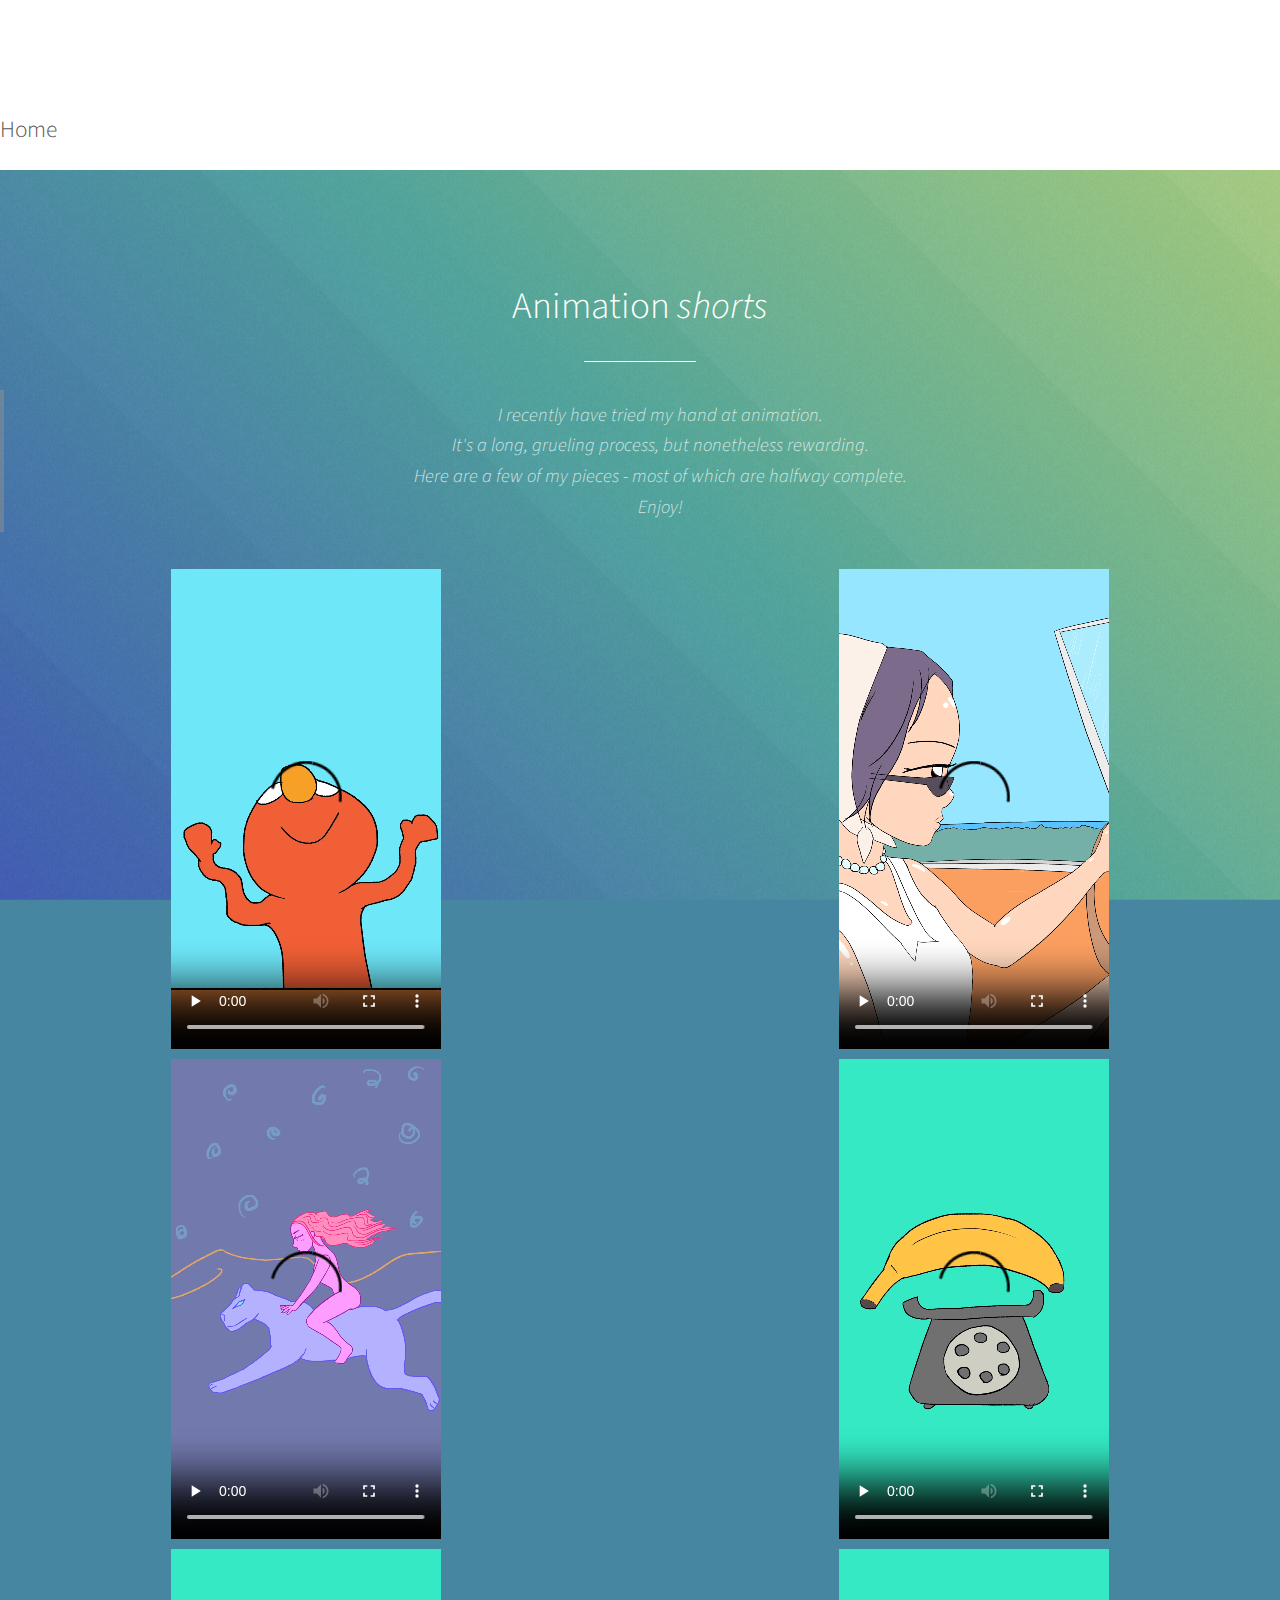
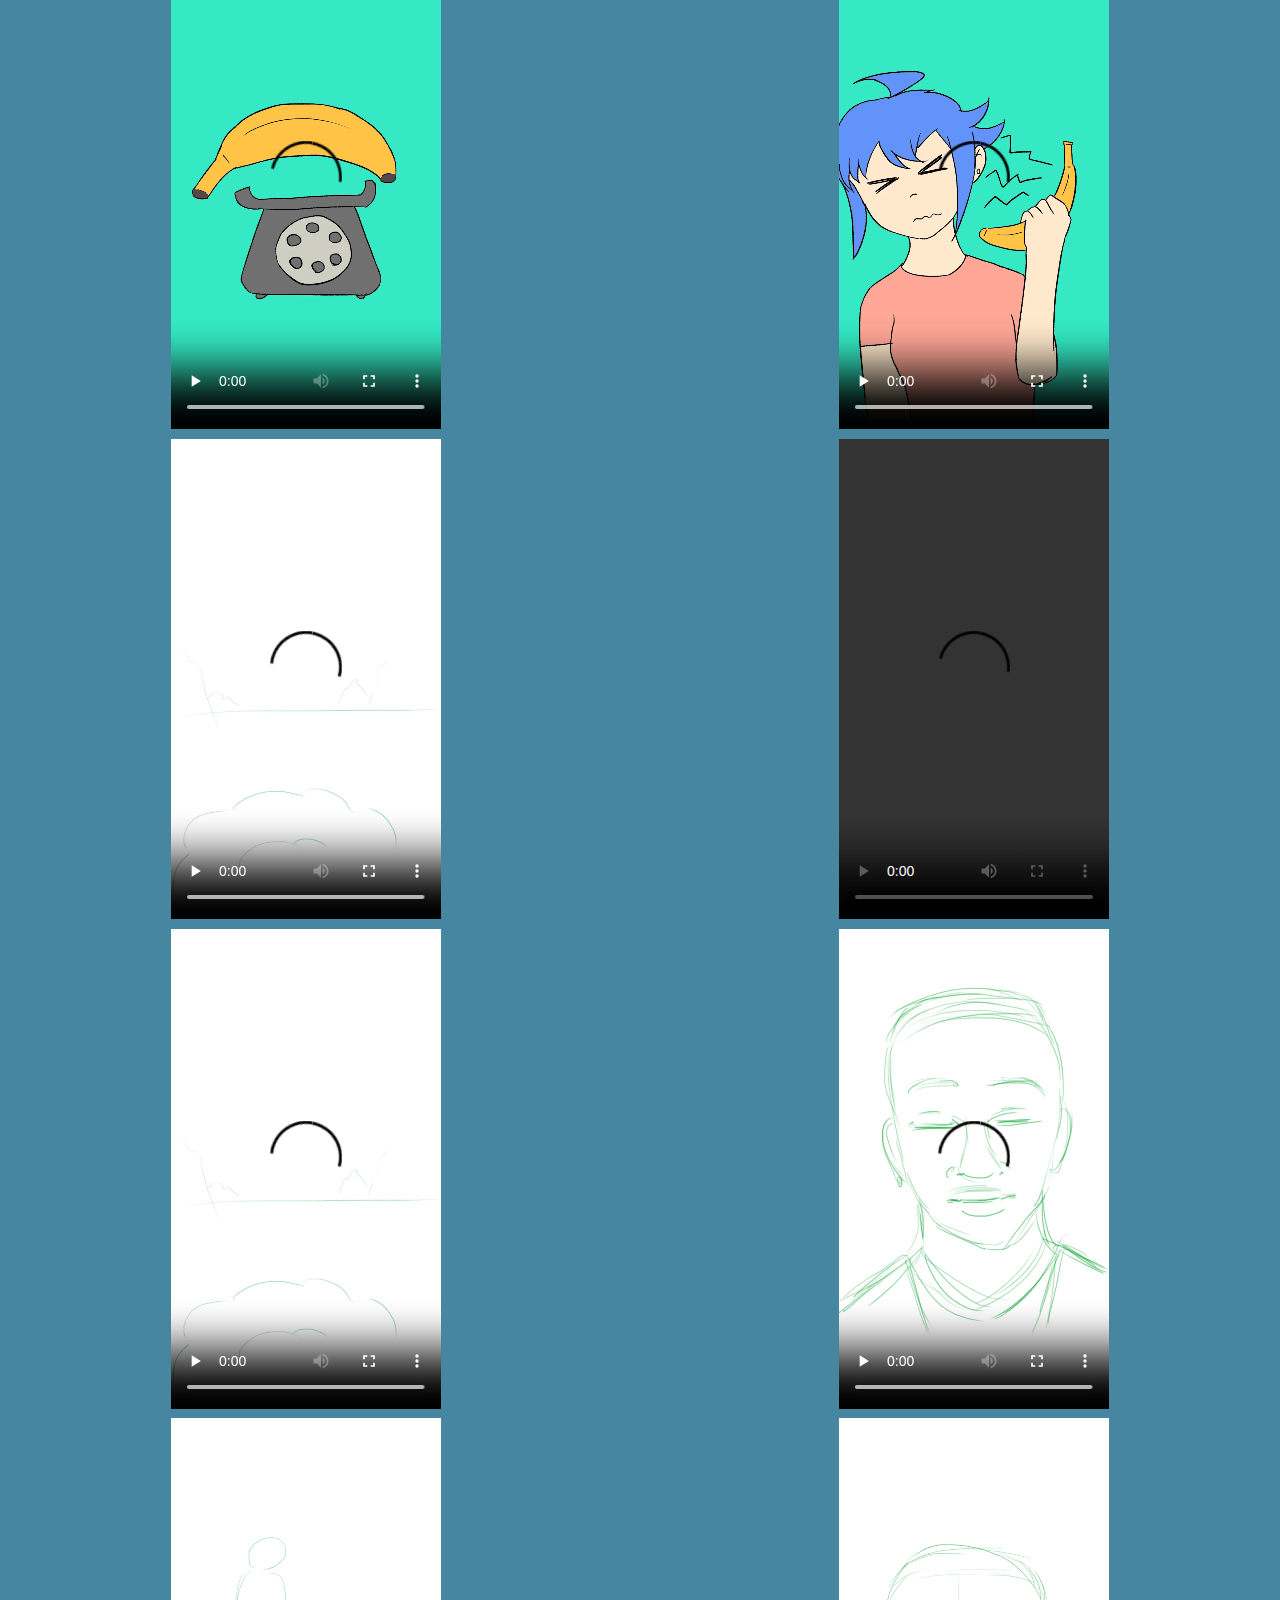
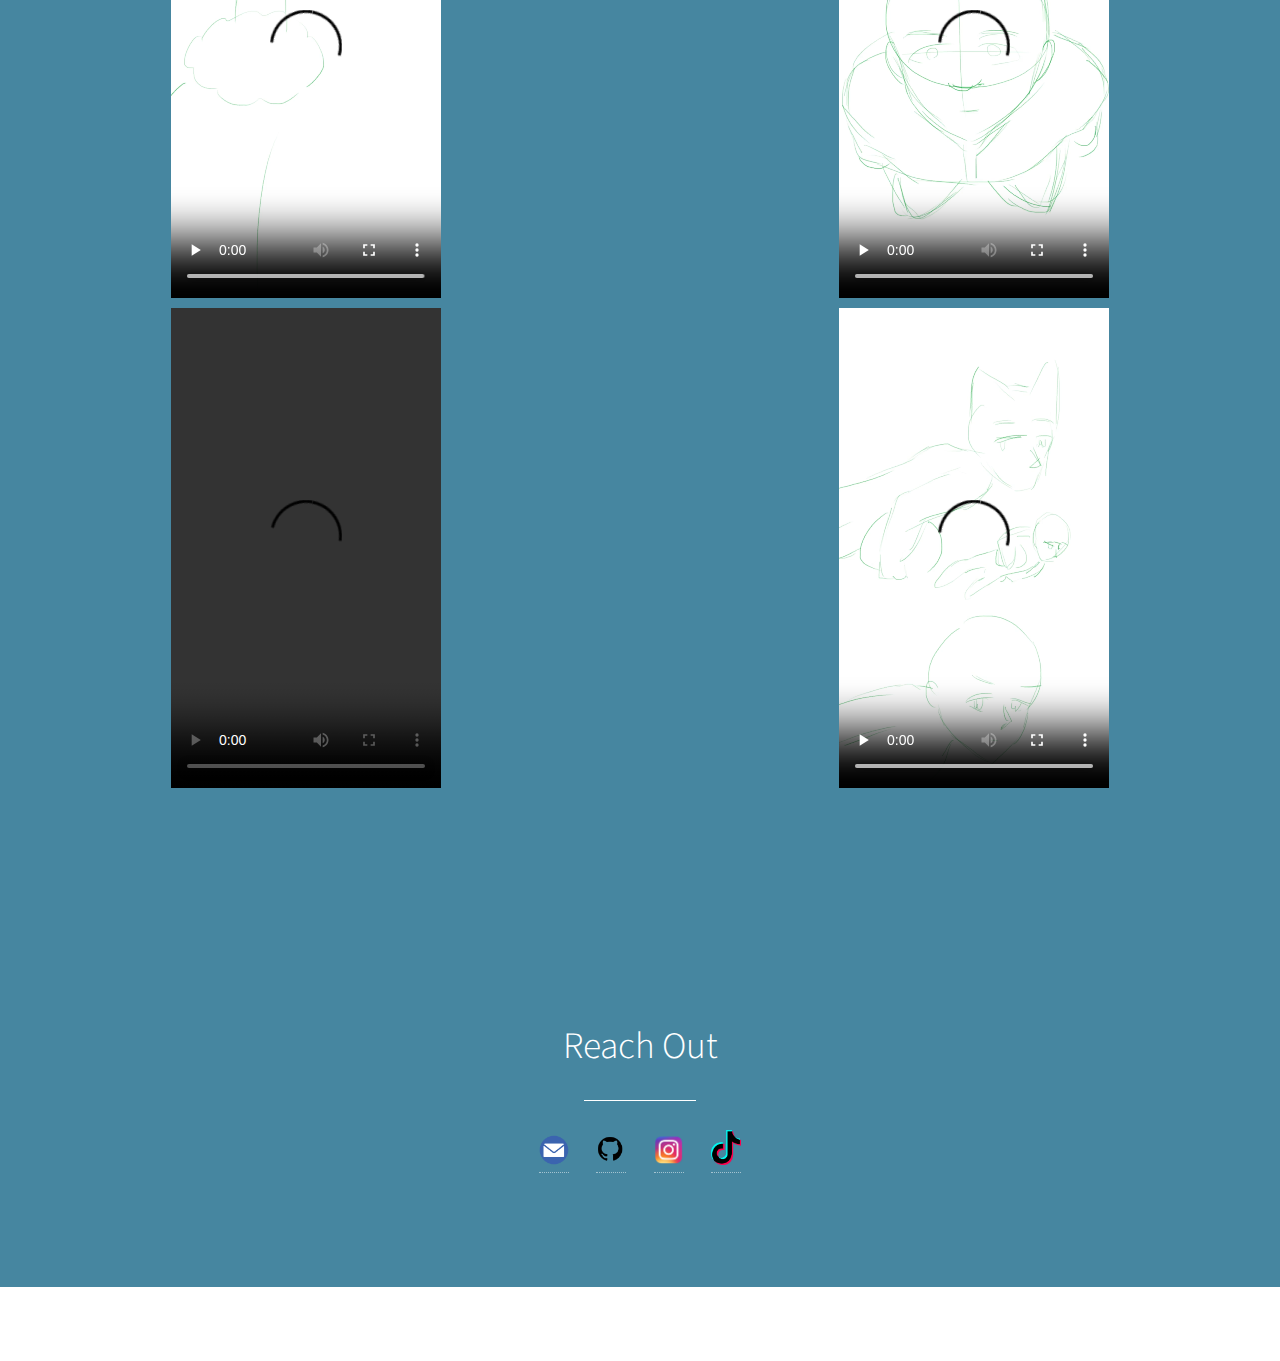
==== commit 24a6a3d3: "Add files via upload" ====
--- a/anishorts.html
+++ b/anishorts.html
@@ -21,6 +21,15 @@
                 <h2>Animation <i>shorts</i></h2>
                 
             </header>
+            <blockquote>
+                I recently have tried my hand at animation.
+                <br>
+                It's a long, grueling process, but nonetheless rewarding.
+                <br>
+                Here are a few of my pieces - most of which are halfway complete.
+                <br>
+                Enjoy!
+            </blockquote>
 
         <!-- an extra row 2.5 -->
 					<div class="row gtr-150">
@@ -43,13 +52,13 @@
 					<div class="row gtr-150">
 						<div class="col-6 col-12-medium">
 							<video width="270" height="480" autoplay controls loop>
-								<source src="tt-ABCDEFu-Elmo2-withTag.mp4" type="video/mp4">
+								<source src="tt-DojaCat-ani3ink-color4.mp4" type="video/mp4">
 								Your browser does not support the video tag.
 							</video>
 						</div>
                         <div class="col-6 col-12-medium">
 							<video width="270" height="480" autoplay controls loop>
-								<source src="OR-DejaVu-ani2-lighting.mp4" type="video/mp4">
+								<source src="tt-BananaPhone-ani1-color2.mp4" type="video/mp4">
 								Your browser does not support the video tag.
 							</video>
 						</div>
@@ -60,13 +69,13 @@
 					<div class="row gtr-150">
 						<div class="col-6 col-12-medium">
 							<video width="270" height="480" autoplay controls loop>
-								<source src="tt-ABCDEFu-Elmo2-withTag.mp4" type="video/mp4">
+								<source src="tt-BananaPhone-ani2-color2.mp4" type="video/mp4">
 								Your browser does not support the video tag.
 							</video>
 						</div>
                         <div class="col-6 col-12-medium">
 							<video width="270" height="480" autoplay controls loop>
-								<source src="OR-DejaVu-ani2-lighting.mp4" type="video/mp4">
+								<source src="tt-BananaPhone-newAni3-color2.mp4" type="video/mp4">
 								Your browser does not support the video tag.
 							</video>
 						</div>
@@ -74,69 +83,78 @@
 					</div>
 
 
-        <!-- panels -->
-        <div class="row gtr-150">
-                
-            <div class="col-6 col-12-medium">
-                <img src="LwYD-titleCardMain2.jpg" position="center-align" width="400" height="600" alt="Comic Panel">
-                
-            </div>
-            
-            <div class="col-6 col-12-medium">
-                <img src="FH-angelsSister-standingOver-POV-re4.jpg" position="center-align" width="400" height="600" alt="Comic Panel">
-            
-            </div>
+                    <!-- an extra row 2.5 -->
+					<div class="row gtr-150">
+						<div class="col-6 col-12-medium">
+							<video width="270" height="480" autoplay controls loop>
+								<source src="tt-resize-cloudStart1.mp4" type="video/mp4">
+								Your browser does not support the video tag.
+							</video>
+						</div>
+                        <div class="col-6 col-12-medium">
+							<video width="270" height="480" autoplay controls loop>
+								<source src="tt-faceCloseEyesOpen1.mp4" type="video/mp4">
+								Your browser does not support the video tag.
+							</video>
+						</div>
+                       
+					</div>
+
+                    <!-- an extra row 2.5 -->
+					<div class="row gtr-150">
+						<div class="col-6 col-12-medium">
+							<video width="270" height="480" autoplay controls loop>
+								<source src="tt-resize-cloudStart1.mp4" type="video/mp4">
+								Your browser does not support the video tag.
+							</video>
+						</div>
+                        <div class="col-6 col-12-medium">
+							<video width="270" height="480" autoplay controls loop>
+								<source src="tt-resize-faceCloseEyesOpen1.mp4" type="video/mp4">
+								Your browser does not support the video tag.
+							</video>
+						</div>
+                       
+					</div>
+
+                    <!-- an extra row 2.5 -->
+					<div class="row gtr-150">
+						<div class="col-6 col-12-medium">
+							<video width="270" height="480" autoplay controls loop>
+								<source src="tt-resize-flyBy1.mp4" type="video/mp4">
+								Your browser does not support the video tag.
+							</video>
+						</div>
+                        <div class="col-6 col-12-medium">
+							<video width="270" height="480" autoplay controls loop>
+								<source src="tt-resize-DBwish1.mp4" type="video/mp4">
+								Your browser does not support the video tag.
+							</video>
+						</div>
+                       
+					</div>
+
+                    <!-- an extra row 2.5 -->
+					<div class="row gtr-150">
+						<div class="col-6 col-12-medium">
+							<video width="270" height="480" autoplay controls loop>
+								<source src="tt-resize-badGuysFlying1.mp4" type="video/mp4">
+								Your browser does not support the video tag.
+							</video>
+						</div>
+                        <div class="col-6 col-12-medium">
+							<video width="270" height="480" autoplay controls loop>
+								<source src="tt-resize-badGuysReact1.mp4" type="video/mp4">
+								Your browser does not support the video tag.
+							</video>
+						</div>
+                       
+					</div>
+        
 
         
-        </div>
-
-        <!-- panels -->
-        <div class="row gtr-150">
-                
-            <div class="col-6 col-12-medium">
-                <img src="LwYD-titleCardMain2.jpg" position="center-align" width="400" height="600" alt="Comic Panel">
-                
-            </div>
-            
-            <div class="col-6 col-12-medium">
-                <img src="FH-angelsSister-standingOver-POV-re4.jpg" position="center-align" width="400" height="600" alt="Comic Panel">
-            
-            </div>
 
         
-        </div>
-
-        <!-- panels -->
-        <div class="row gtr-150">
-                
-            <div class="col-6 col-12-medium">
-                <img src="LwYD-titleCardMain2.jpg" position="center-align" width="400" height="600" alt="Comic Panel">
-                
-            </div>
-            
-            <div class="col-6 col-12-medium">
-                <img src="FH-angelsSister-standingOver-POV-re4.jpg" position="center-align" width="400" height="600" alt="Comic Panel">
-            
-            </div>
-
-        
-        </div>
-
-        <!-- panels -->
-        <div class="row gtr-150">
-                
-            <div class="col-6 col-12-medium">
-                <img src="LwYD-titleCardMain2.jpg" position="center-align" width="400" height="600" alt="Comic Panel">
-                
-            </div>
-            
-            <div class="col-6 col-12-medium">
-                <img src="FH-angelsSister-standingOver-POV-re4.jpg" position="center-align" width="400" height="600" alt="Comic Panel">
-            
-            </div>
-
-        
-        </div>
     </section>
 
 
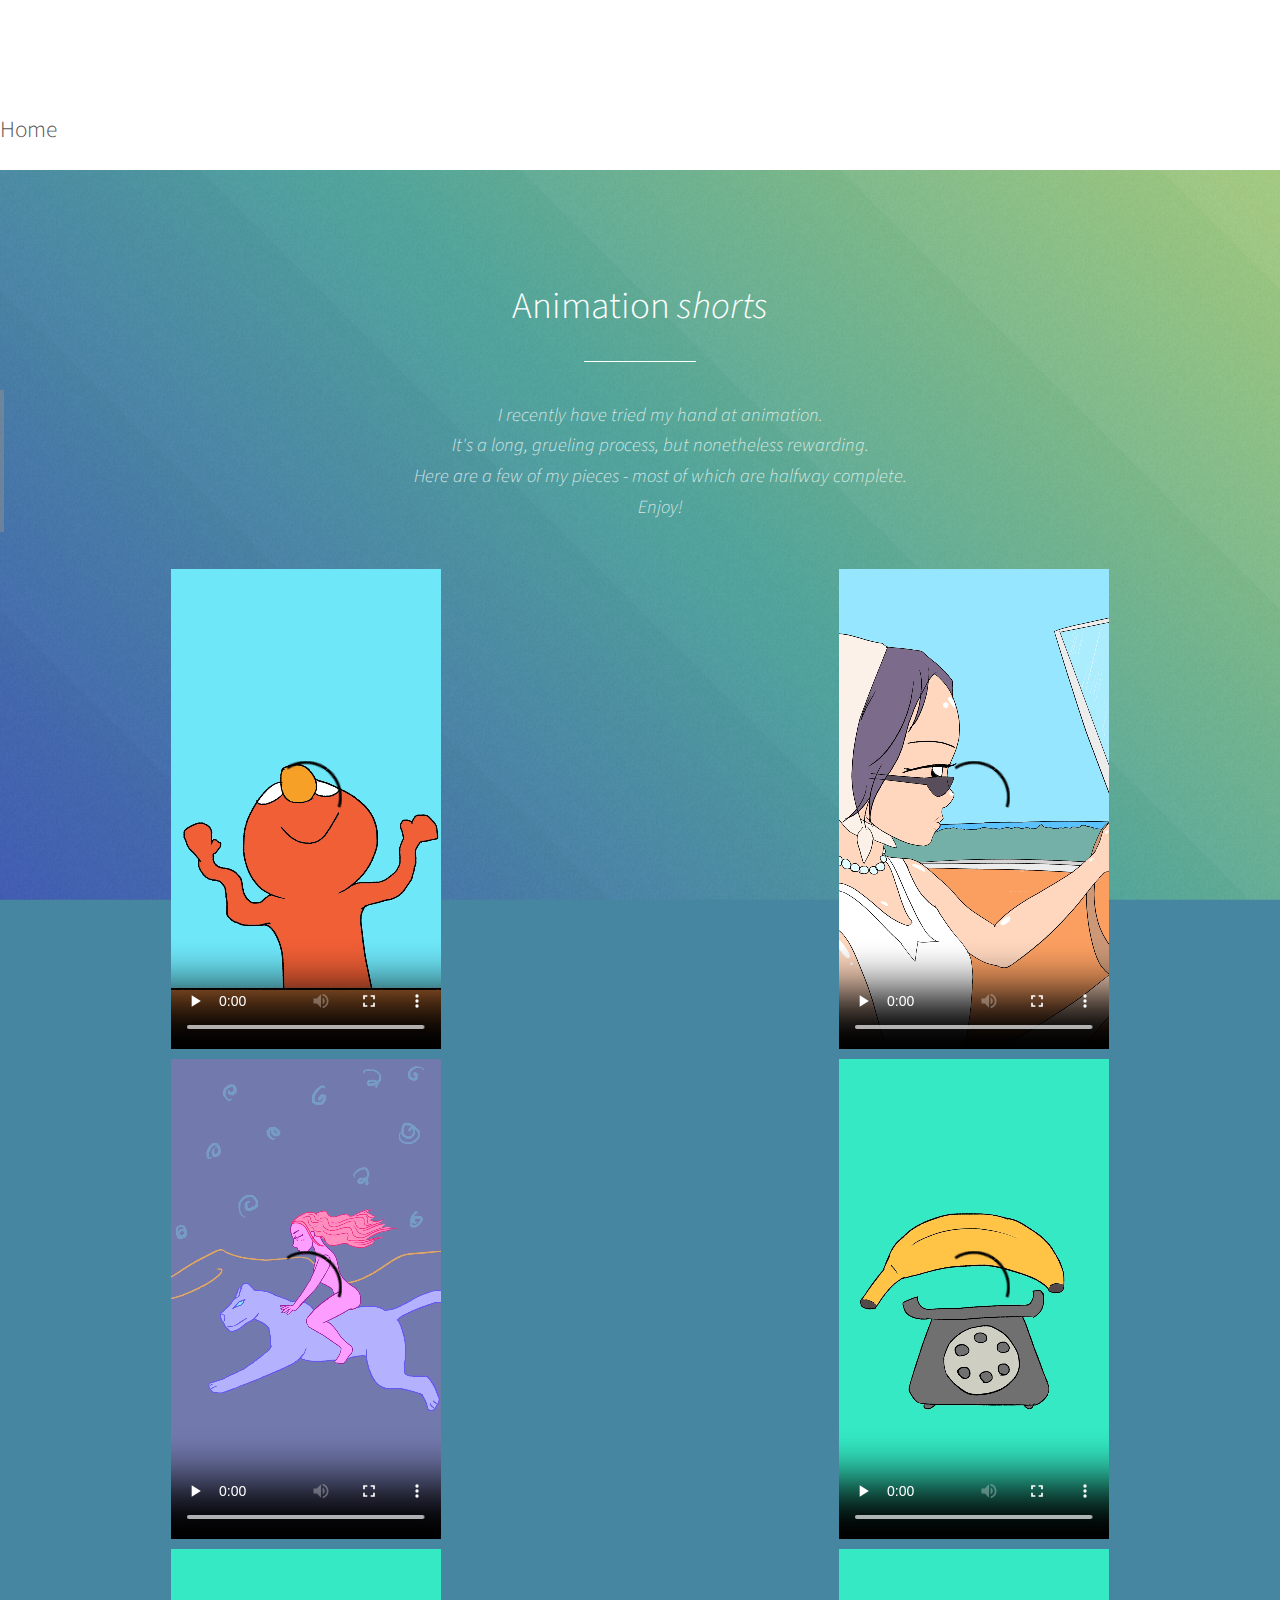
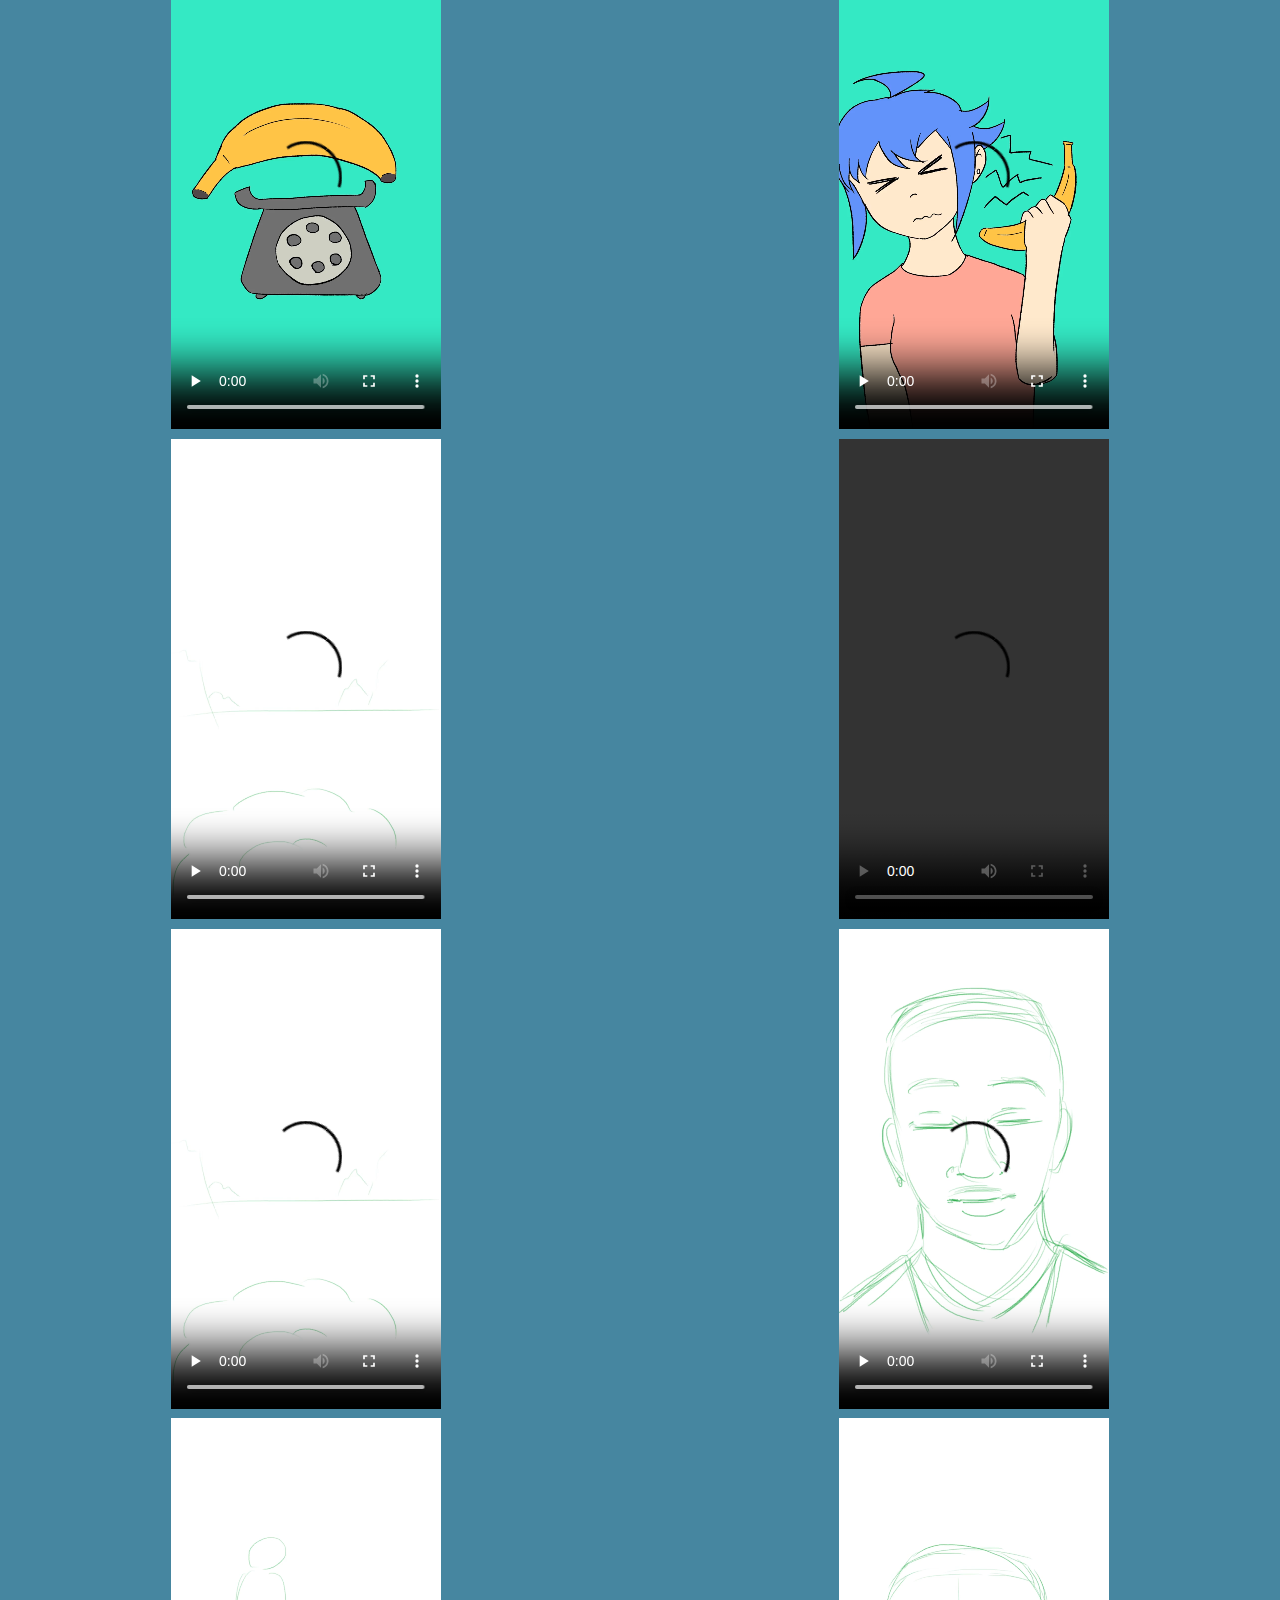
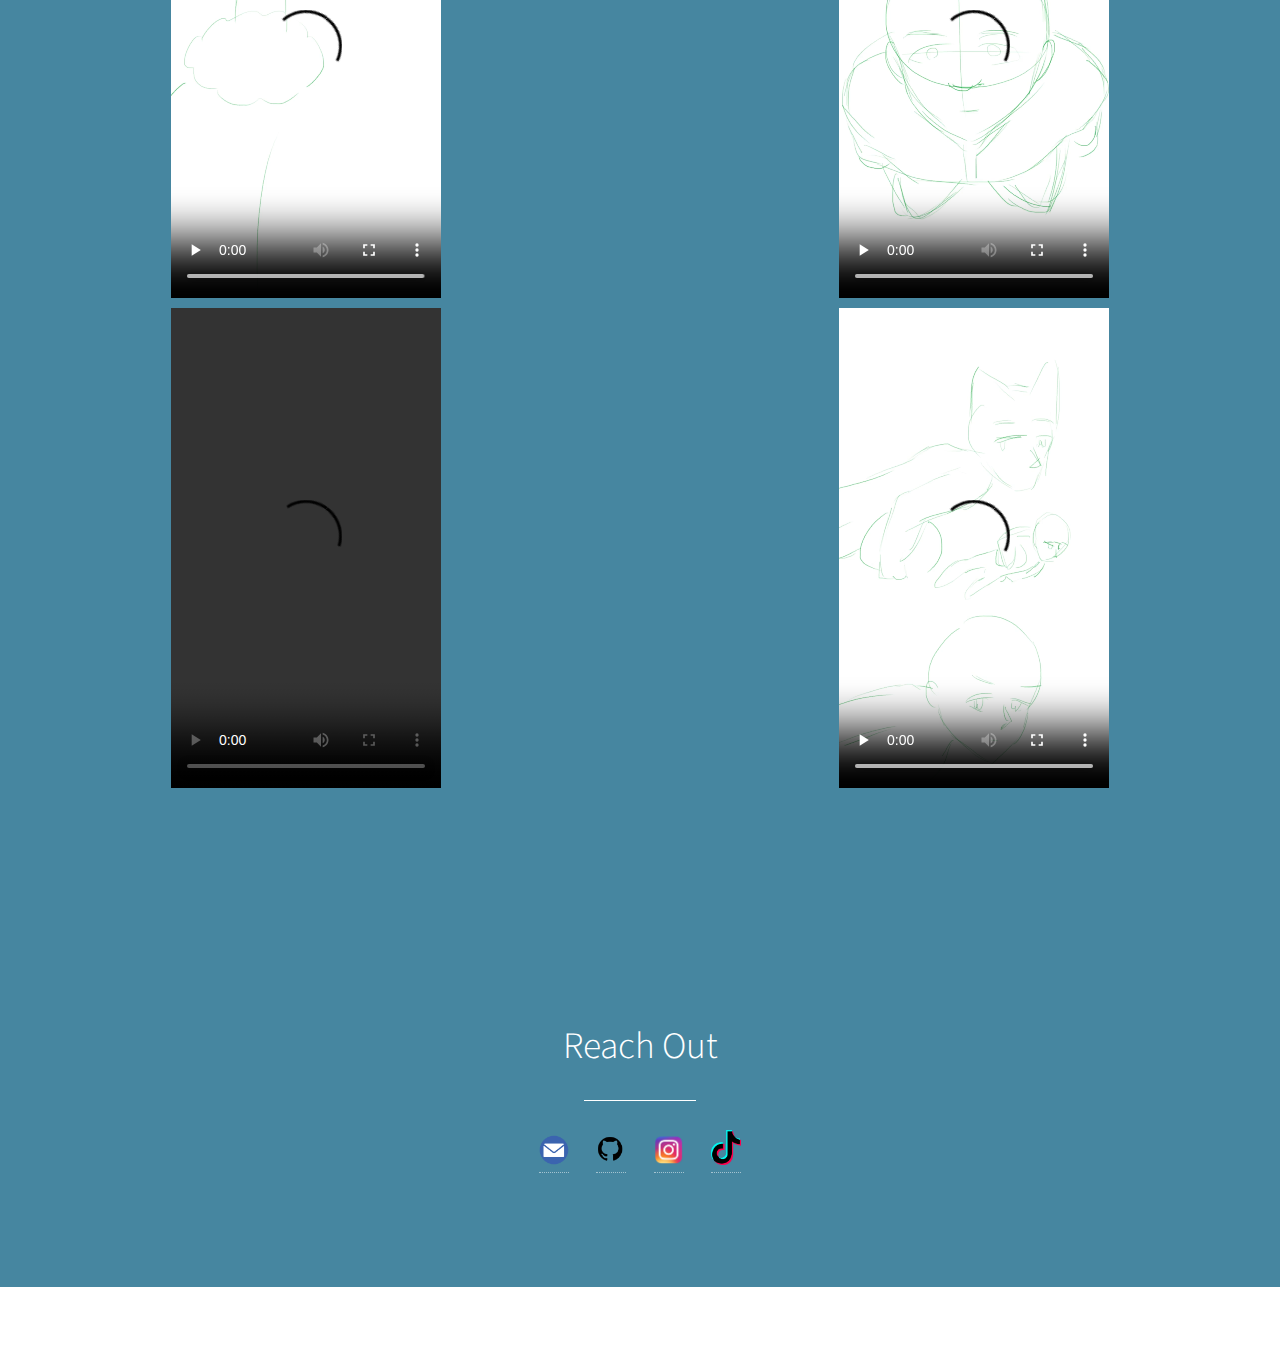
==== commit 12a562e9: "Add files via upload" ====
--- a/anishorts.html
+++ b/anishorts.html
@@ -167,7 +167,7 @@
 										<!-- Icon links -->
 										<ul class="icons">
                                             
-                                            <li><a href="mailto:yuriyurisan@protonmail.com?subject= New Inquiry"><img src="emailLogo.png" width="30px" length="30px" alt="Email"></a></li>
+                                            <li><a href="mailto:yuricurry@protonmail.com?subject= New Inquiry"><img src="emailLogo.png" width="30px" length="30px" alt="Email"></a></li>
 											<li><a href="https://github.com/yurileftout"><img src="githubLogo.png" width="30px" length="30px" alt="Github"></a></li>
                                             <!--
                                             <li><a href="https://webtoon.com/yurileftout"><img src="WebtoonLogo.png" width="30px" length="30px" alt="Webtoon"></a></li>
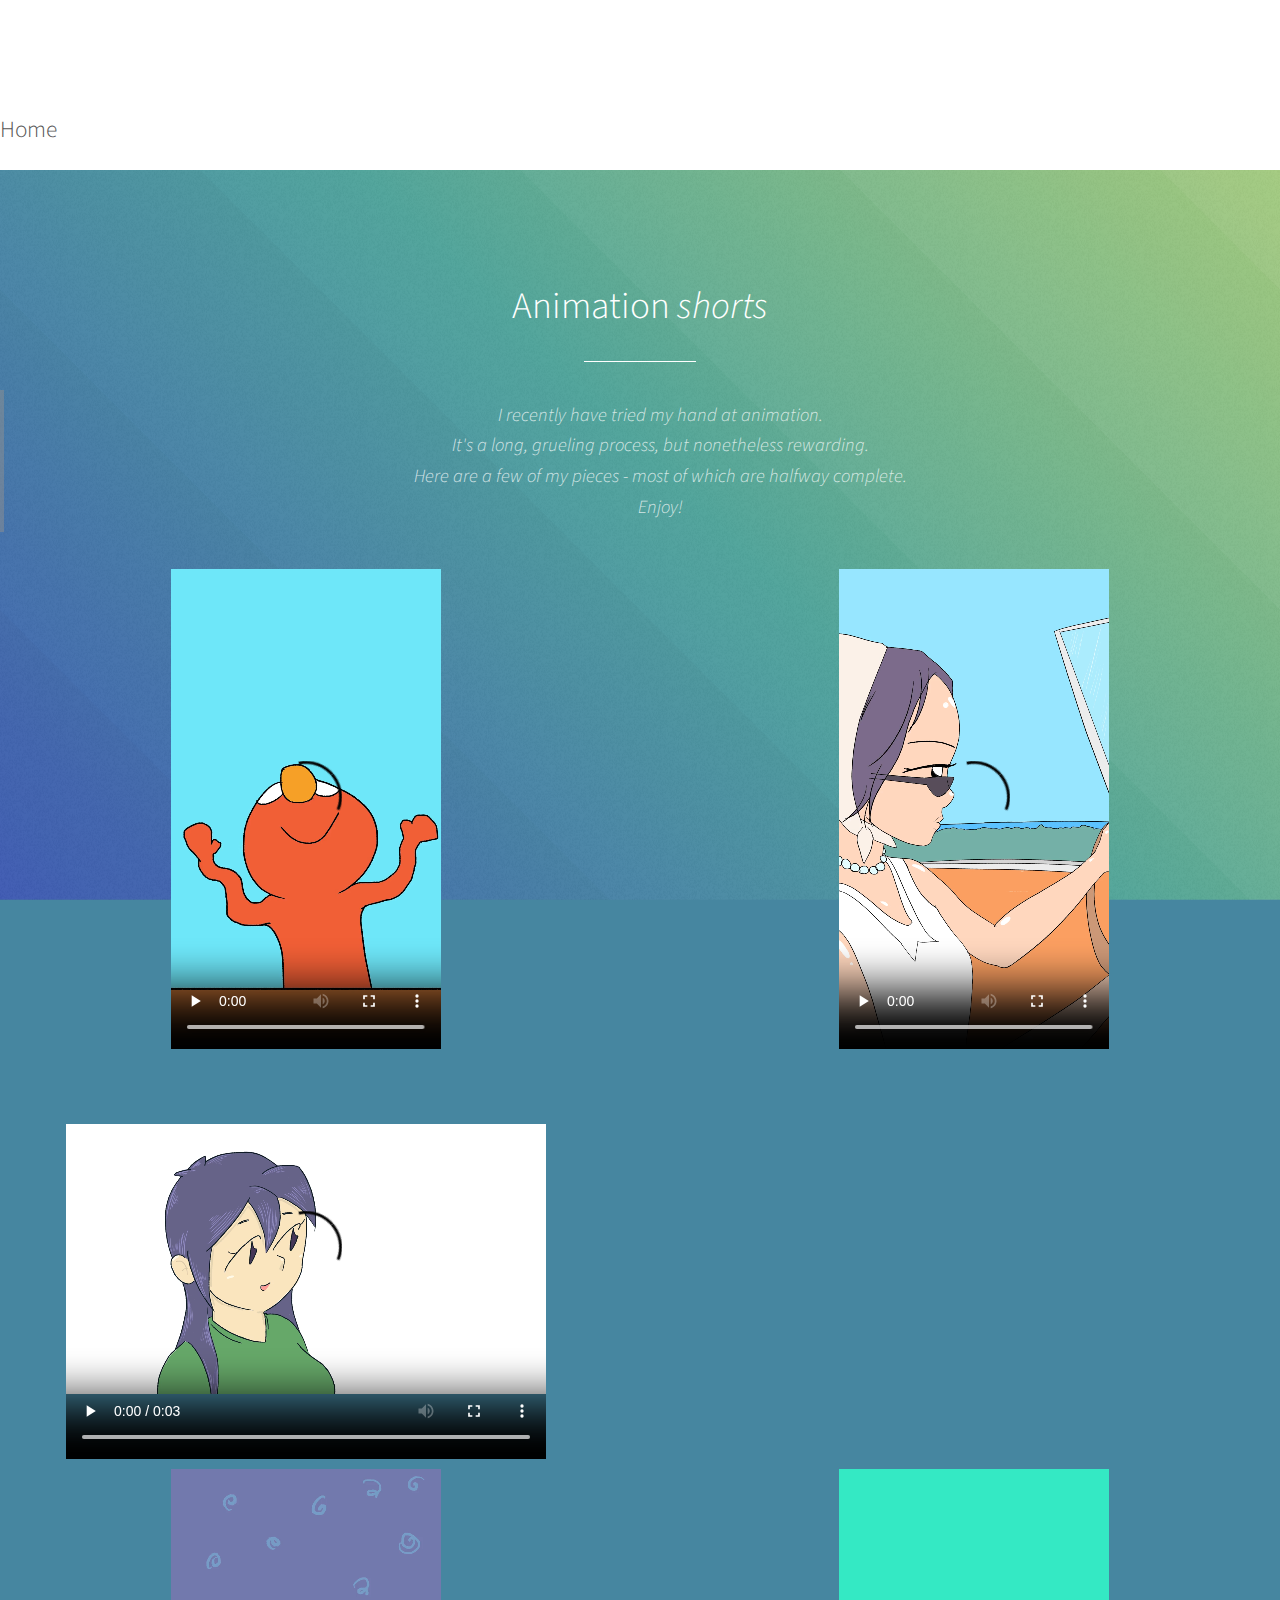
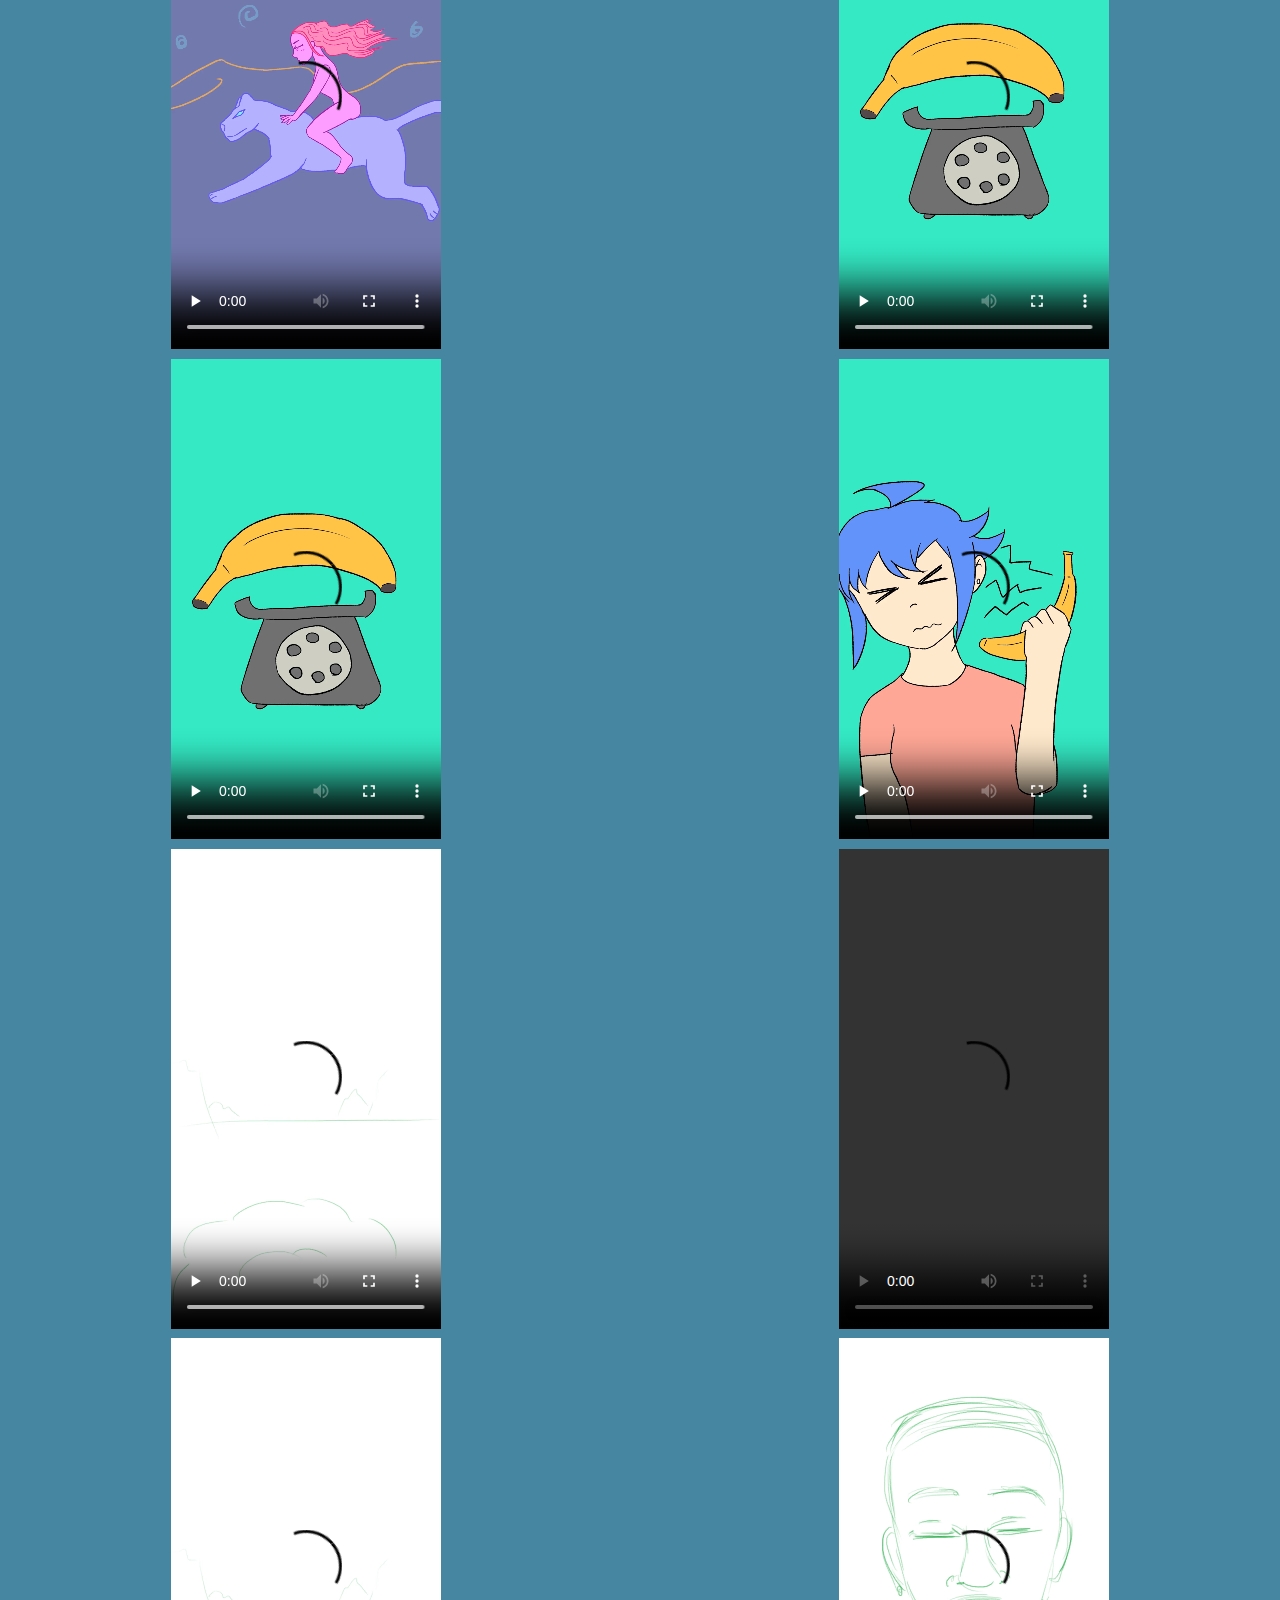
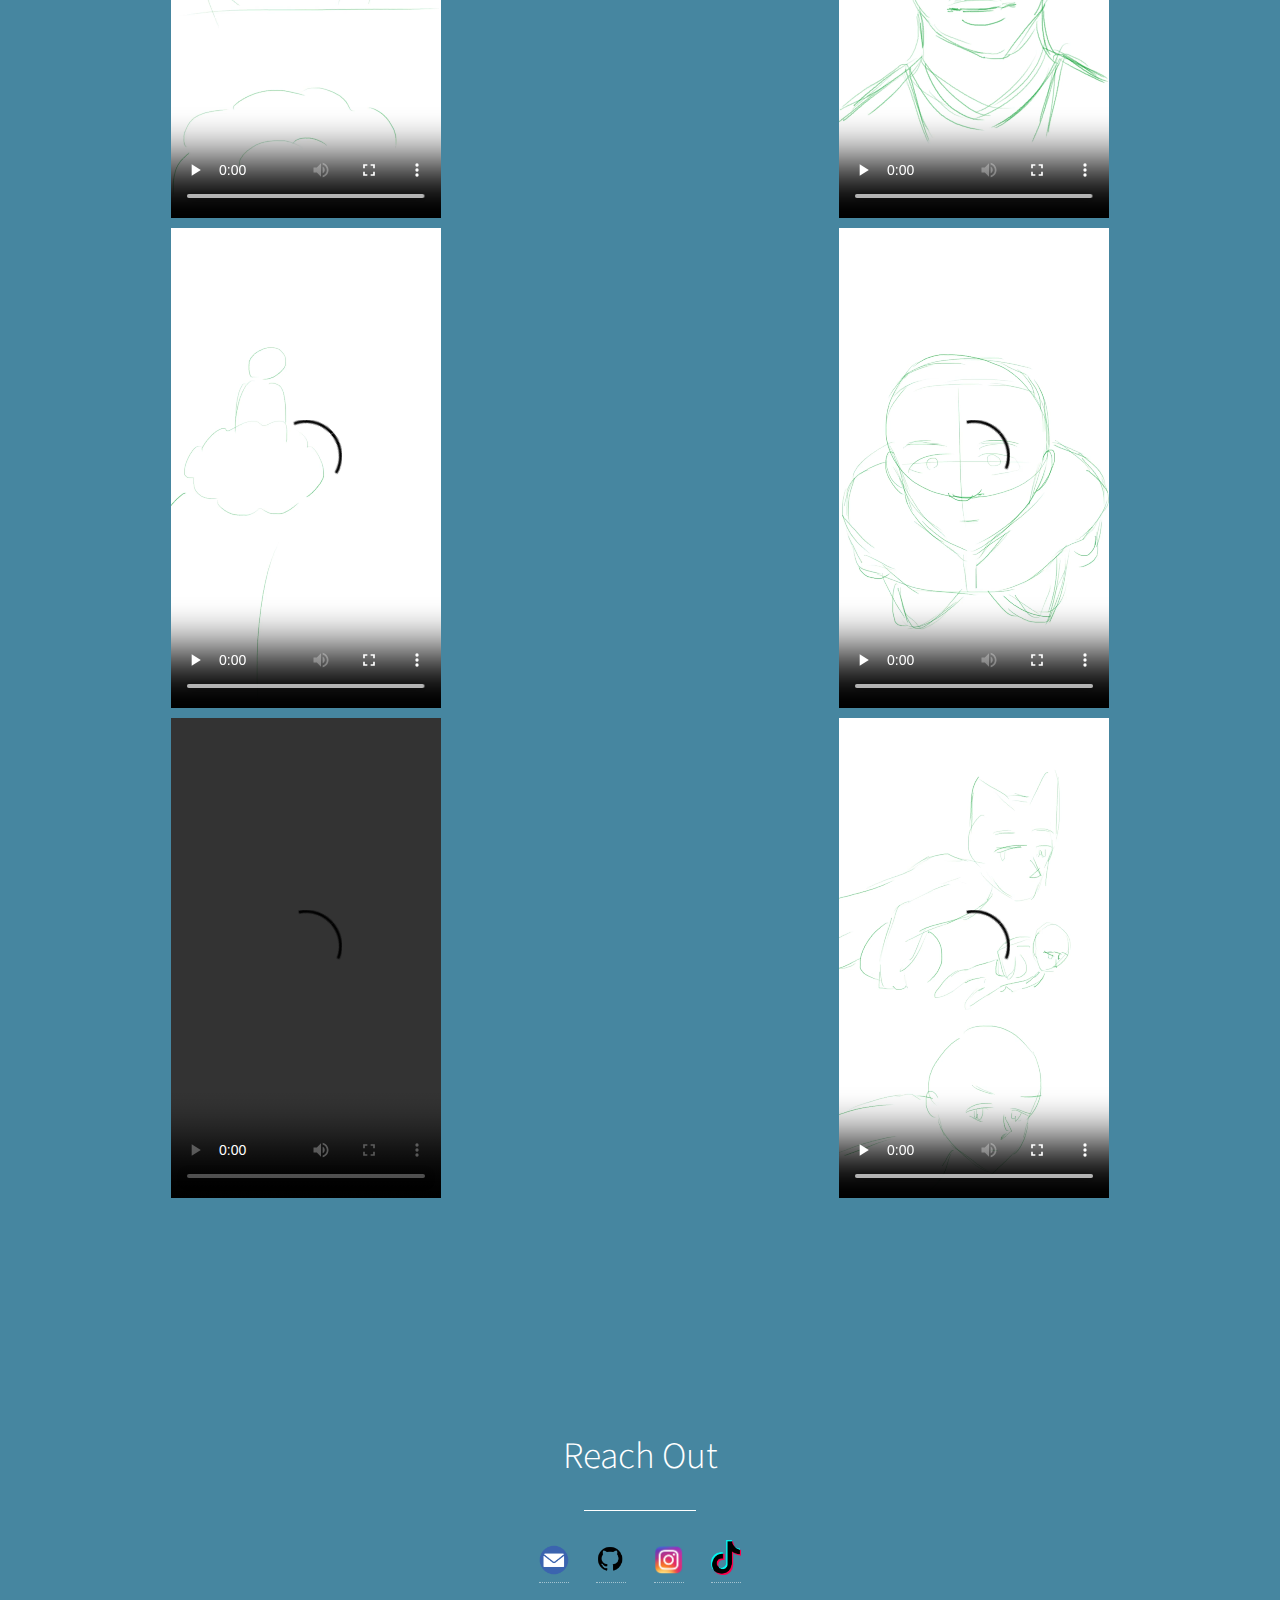
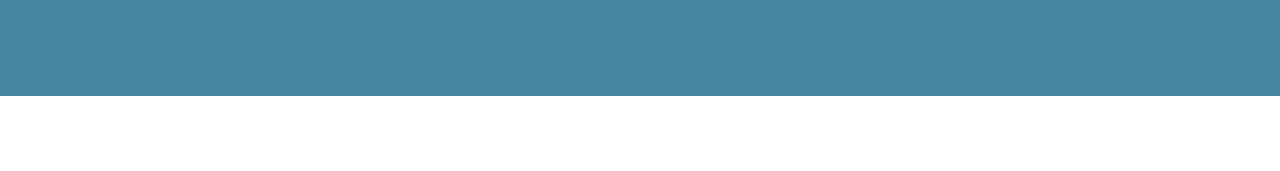
==== commit 21134da8: "Add files via upload" ====
--- a/anishorts.html
+++ b/anishorts.html
@@ -46,6 +46,17 @@
 							</video>
 						</div>
                        
+					</div>
+
+					<div class="row gtr-150">
+						<div class="col-6 col-12-medium">
+							<video width="480" height="400" autoplay controls loop>
+								<source src="YT-WorstInterviewEver-DeskGirl-color.mp4" type="video/mp4">
+								Your browser does not support the video tag.
+							</video>
+                            
+						</div>
+						
 					</div>
 
                     <!-- an extra row 2.5 -->
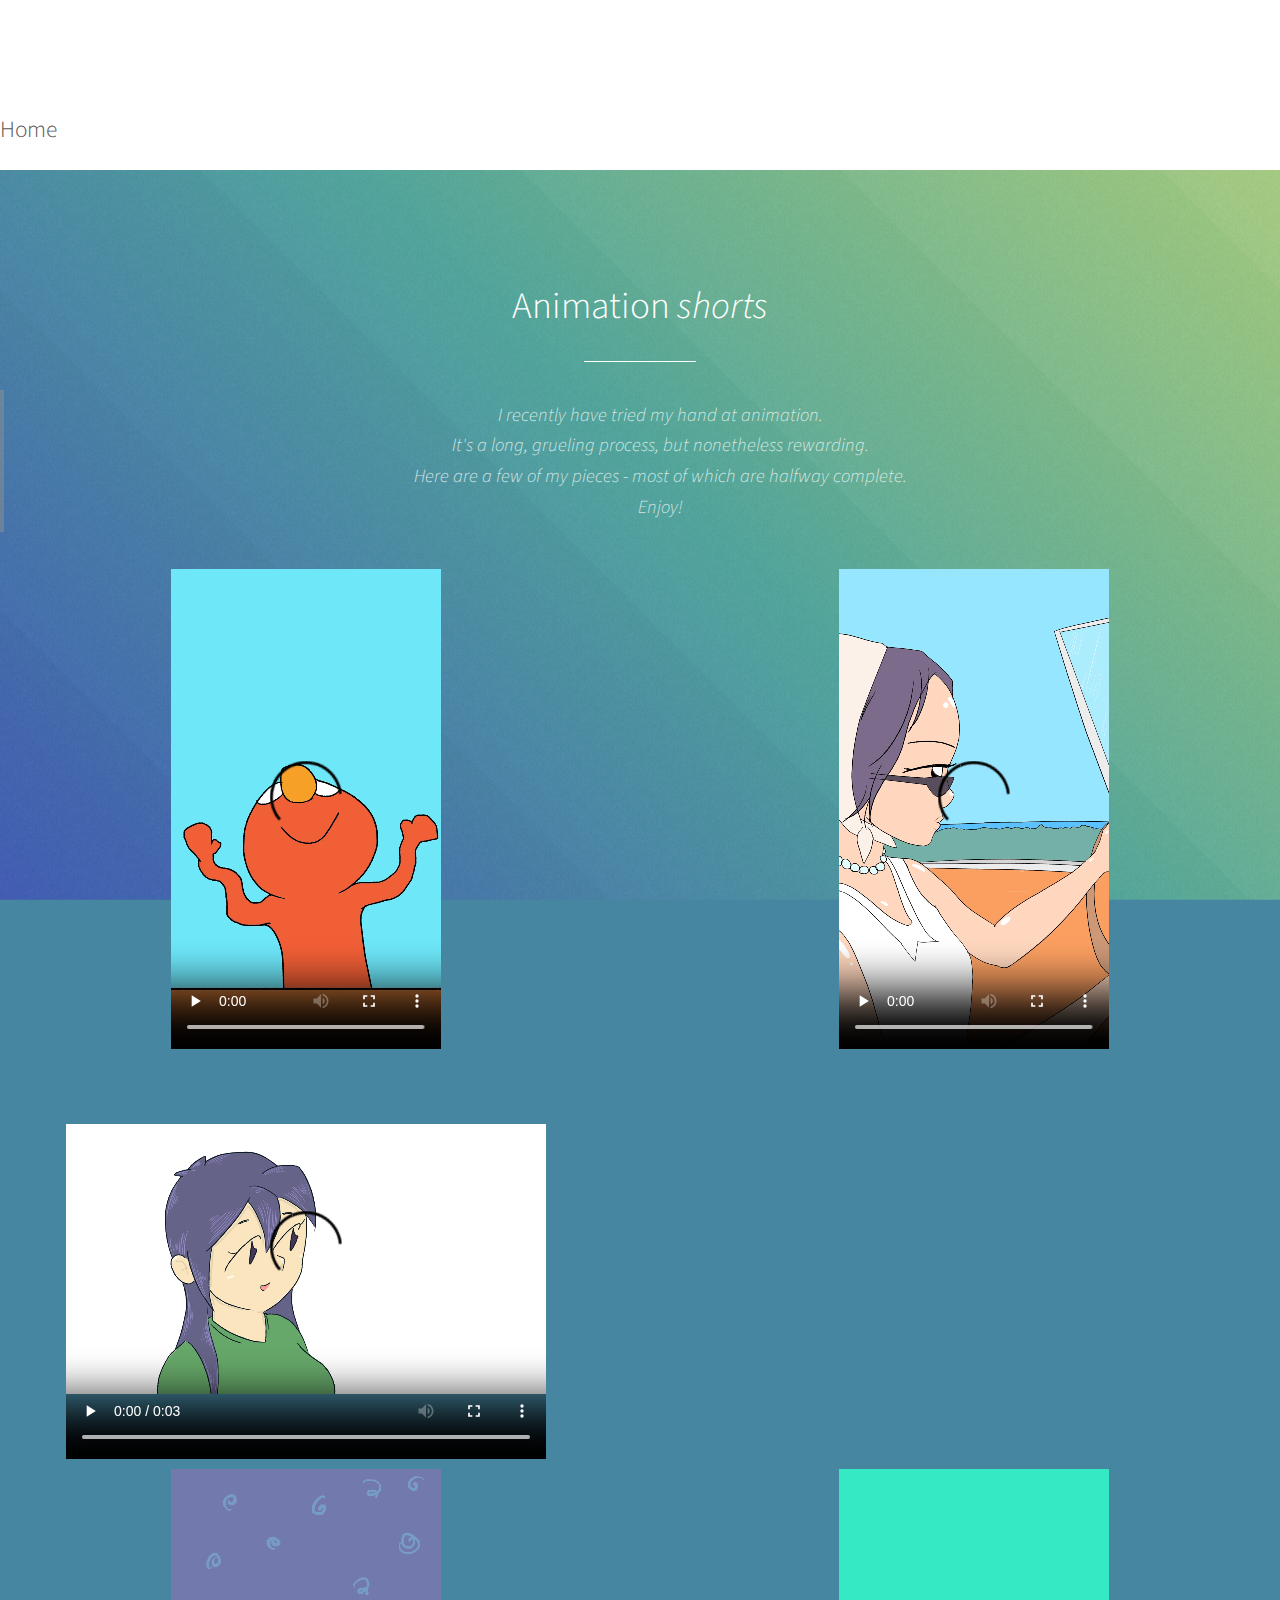
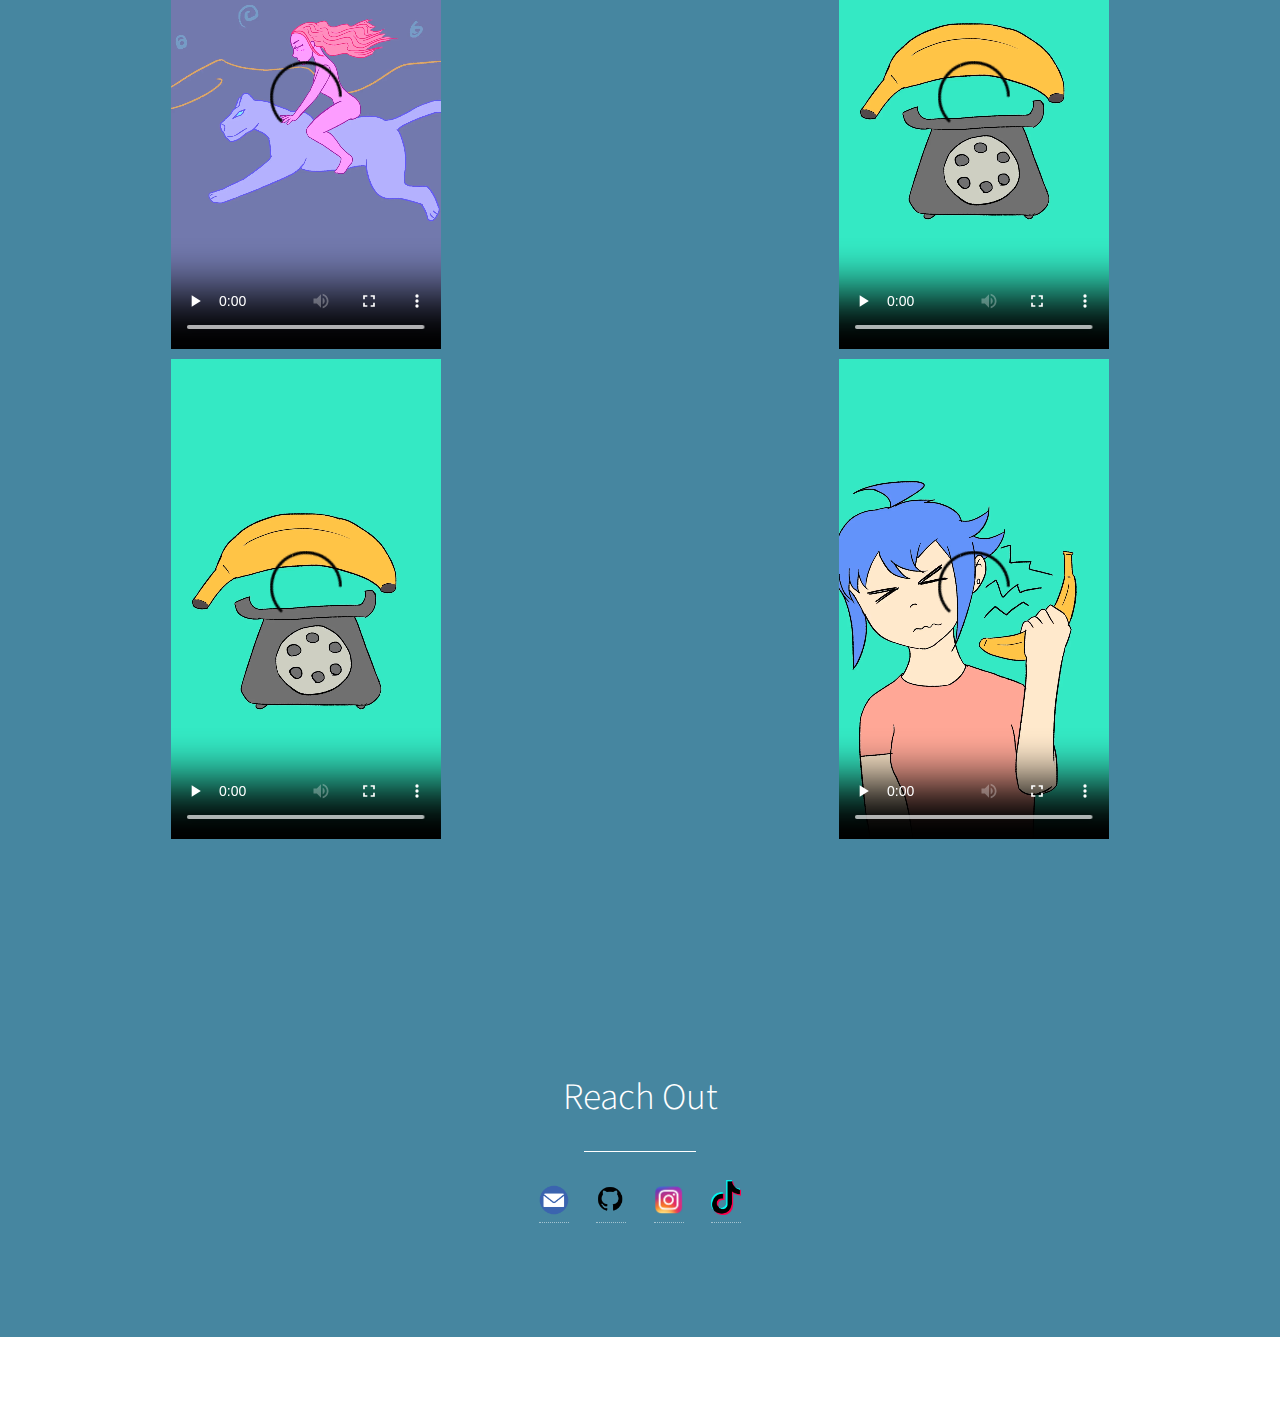
==== commit caafba22: "Add files via upload" ====
--- a/anishorts.html
+++ b/anishorts.html
@@ -94,73 +94,7 @@
 					</div>
 
 
-                    <!-- an extra row 2.5 -->
-					<div class="row gtr-150">
-						<div class="col-6 col-12-medium">
-							<video width="270" height="480" autoplay controls loop>
-								<source src="tt-resize-cloudStart1.mp4" type="video/mp4">
-								Your browser does not support the video tag.
-							</video>
-						</div>
-                        <div class="col-6 col-12-medium">
-							<video width="270" height="480" autoplay controls loop>
-								<source src="tt-faceCloseEyesOpen1.mp4" type="video/mp4">
-								Your browser does not support the video tag.
-							</video>
-						</div>
-                       
-					</div>
-
-                    <!-- an extra row 2.5 -->
-					<div class="row gtr-150">
-						<div class="col-6 col-12-medium">
-							<video width="270" height="480" autoplay controls loop>
-								<source src="tt-resize-cloudStart1.mp4" type="video/mp4">
-								Your browser does not support the video tag.
-							</video>
-						</div>
-                        <div class="col-6 col-12-medium">
-							<video width="270" height="480" autoplay controls loop>
-								<source src="tt-resize-faceCloseEyesOpen1.mp4" type="video/mp4">
-								Your browser does not support the video tag.
-							</video>
-						</div>
-                       
-					</div>
-
-                    <!-- an extra row 2.5 -->
-					<div class="row gtr-150">
-						<div class="col-6 col-12-medium">
-							<video width="270" height="480" autoplay controls loop>
-								<source src="tt-resize-flyBy1.mp4" type="video/mp4">
-								Your browser does not support the video tag.
-							</video>
-						</div>
-                        <div class="col-6 col-12-medium">
-							<video width="270" height="480" autoplay controls loop>
-								<source src="tt-resize-DBwish1.mp4" type="video/mp4">
-								Your browser does not support the video tag.
-							</video>
-						</div>
-                       
-					</div>
-
-                    <!-- an extra row 2.5 -->
-					<div class="row gtr-150">
-						<div class="col-6 col-12-medium">
-							<video width="270" height="480" autoplay controls loop>
-								<source src="tt-resize-badGuysFlying1.mp4" type="video/mp4">
-								Your browser does not support the video tag.
-							</video>
-						</div>
-                        <div class="col-6 col-12-medium">
-							<video width="270" height="480" autoplay controls loop>
-								<source src="tt-resize-badGuysReact1.mp4" type="video/mp4">
-								Your browser does not support the video tag.
-							</video>
-						</div>
-                       
-					</div>
+                    
         
 
         
